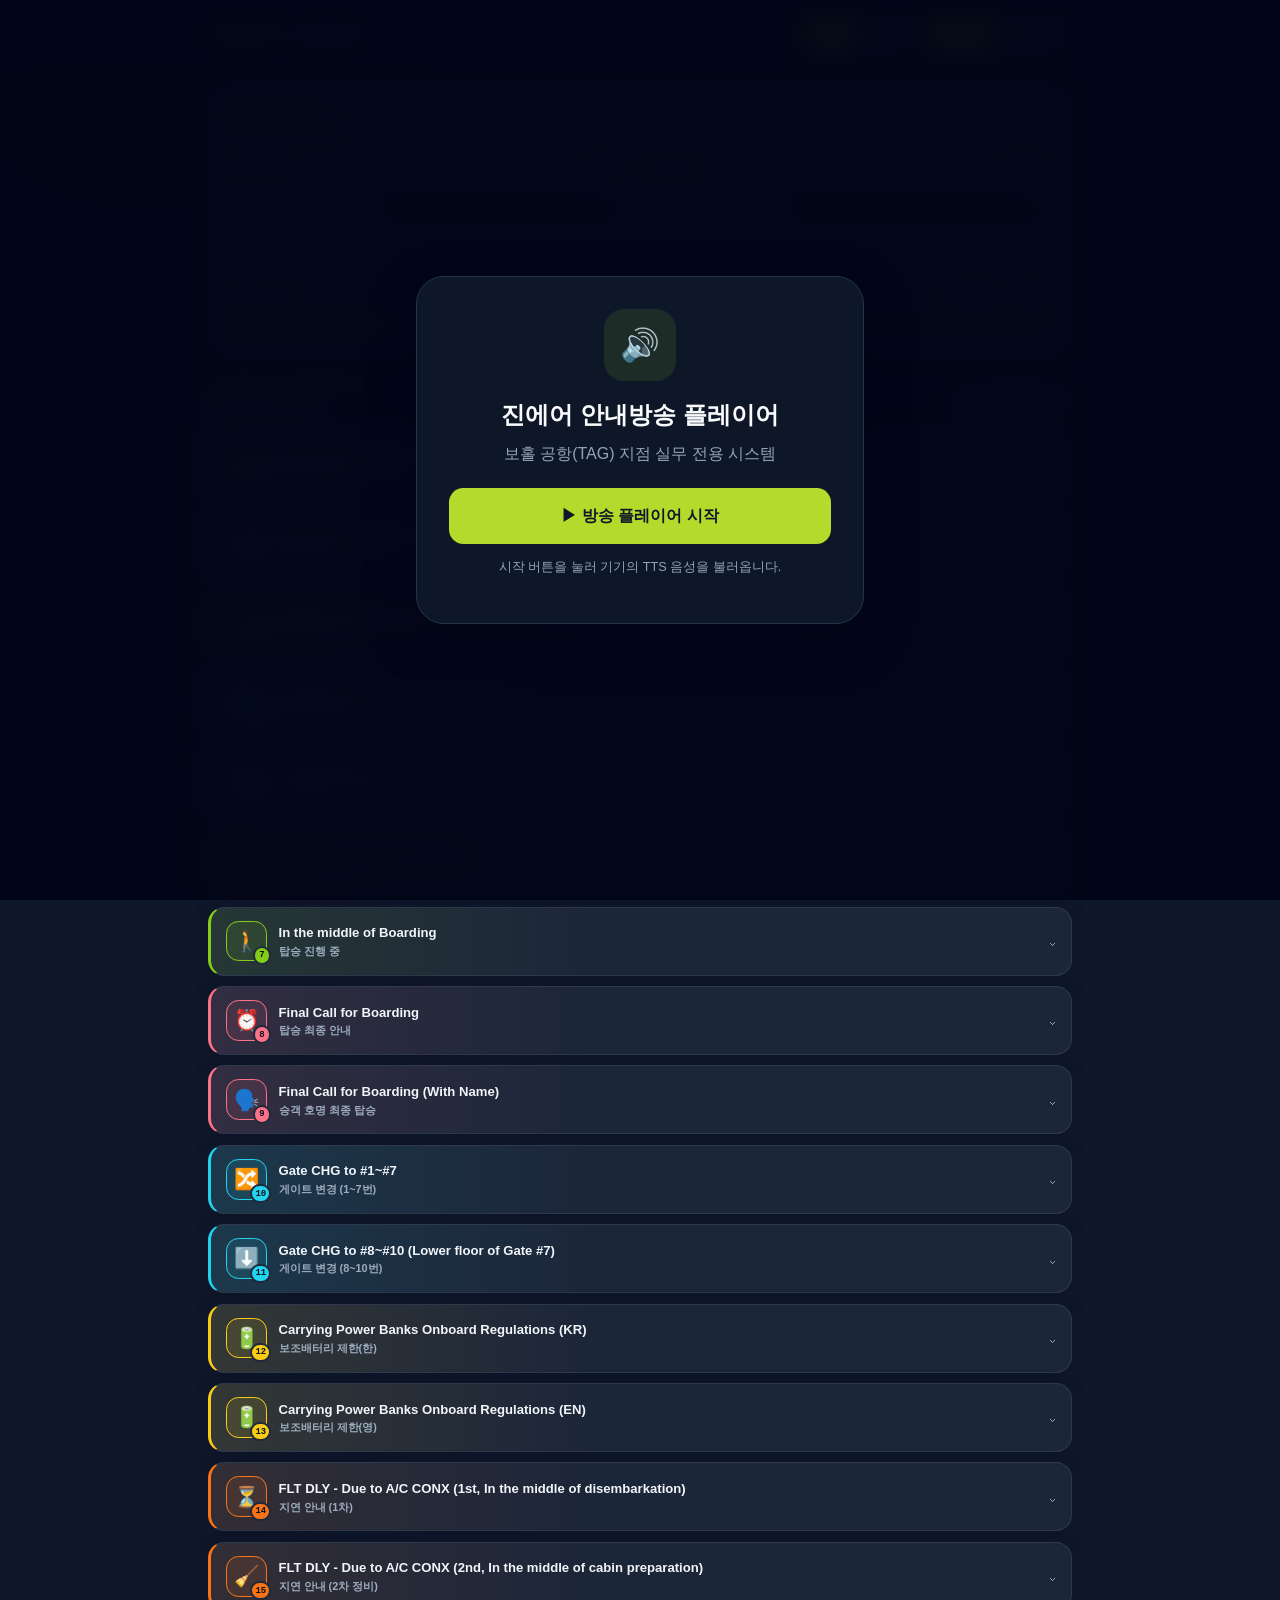
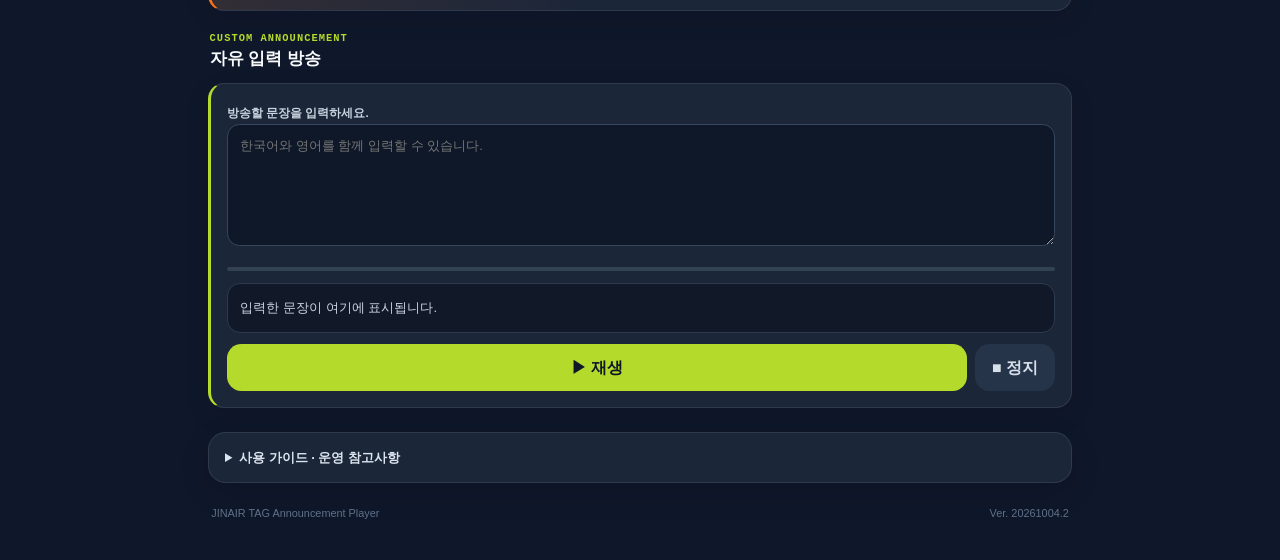
==== index.html @ 71001e93 "Add files via upload" ====
<!DOCTYPE html>
<html lang="ko">
<head>
  <meta charset="UTF-8">
  <meta name="viewport" content="width=device-width, initial-scale=1.0, maximum-scale=1.0, minimum-scale=1.0, user-scalable=no, viewport-fit=cover">
  <meta name="theme-color" content="#0f172a">
  <meta name="apple-mobile-web-app-capable" content="yes">
  <meta name="apple-mobile-web-app-status-bar-style" content="black-translucent">
  <meta name="apple-mobile-web-app-title" content="JINAIR TAG Ann.">
  <title>진에어 보홀 지점 공항 안내방송</title>
  <link rel="icon" href="./icon.png">
  <link rel="apple-touch-icon" href="./icon.png">
  <link rel="manifest" href="./manifest.webmanifest">
  <link rel="stylesheet" href="./styles.css">
  <script defer src="./data/announcements.js"></script>
  <script defer src="./app.js"></script>
</head>
<body>
  <div id="startOverlay" class="start-overlay" role="dialog" aria-modal="true" aria-labelledby="startTitle">
    <div class="start-card">
      <div class="start-icon" aria-hidden="true">🔊</div>
      <h1 id="startTitle">진에어 안내방송 플레이어</h1>
      <p>보홀 공항(TAG) 지점 실무 전용 시스템</p>
      <button id="btnStart" class="button button-primary button-large" type="button">▶ 방송 플레이어 시작</button>
      <button id="btnStartFallback" class="button button-secondary is-hidden" type="button">음성 목록 없이 계속</button>
      <p id="startStatus" class="start-status" aria-live="polite">시작 버튼을 눌러 기기의 TTS 음성을 불러옵니다.</p>
    </div>
  </div>

  <header class="app-header">
    <div class="header-inner">
      <div class="brand-block">
        <strong class="brand">JINAIR</strong>
        <span class="branch" id="branchLabel">TAG Branch</span>
      </div>
      <div class="quick-controls" aria-label="Flight and destination">
        <div id="flightButtons" class="segmented-control" aria-label="Flight number"></div>
        <div id="destinationButtons" class="segmented-control" aria-label="Destination"></div>
      </div>
    </div>
  </header>

  <main class="page-shell">
    <section class="settings-card" aria-labelledby="settingsTitle">
      <div class="section-heading-row">
        <div>
          <p class="eyebrow">TTS SETTINGS</p>
          <h2 id="settingsTitle">음성 엔진 설정</h2>
        </div>
        <span id="voiceStatus" class="status-chip" title="현재 기기에서 감지된 한국어/영어 TTS 음성 개수입니다.">음성 미초기화</span>
      </div>

      <div class="settings-grid">
        <div class="field-block">
          <div class="label-row">
            <label for="selVoiceKo">한국어 음성</label>
            <button id="btnPreviewKo" type="button" class="mini-button">미리듣기</button>
          </div>
          <select id="selVoiceKo" class="control"></select>
          <p class="field-hint">기기에 설치된 한국어 TTS 음성을 사용합니다.</p>
        </div>

        <div class="field-block">
          <div class="label-row">
            <label for="selVoiceEn">영어 음성</label>
            <button id="btnPreviewEn" type="button" class="mini-button">미리듣기</button>
          </div>
          <select id="selVoiceEn" class="control"></select>
          <p class="field-hint">영문 승객명과 영어 전용 방송에 사용합니다.</p>
        </div>
      </div>

      <div class="slider-grid">
        <div class="field-block">
          <div class="label-row">
            <label for="rngSpeed">Speed · 속도</label>
            <div class="inline-actions">
              <span id="lblSpeed" class="value-pill">1.0</span>
              <button id="btnPreviewSpeed" type="button" class="mini-button">미리듣기</button>
              <button id="btnResetSpeed" type="button" class="mini-button">초기화</button>
            </div>
          </div>
          <input type="range" id="rngSpeed" min="0.5" max="2" step="0.1" value="1" class="range-control">
        </div>

        <div class="field-block">
          <div class="label-row">
            <label for="rngPitch">Pitch · 음높이</label>
            <div class="inline-actions">
              <span id="lblPitch" class="value-pill">1.0</span>
              <button id="btnPreviewPitch" type="button" class="mini-button">미리듣기</button>
              <button id="btnResetPitch" type="button" class="mini-button">초기화</button>
            </div>
          </div>
          <input type="range" id="rngPitch" min="0" max="2" step="0.1" value="1" class="range-control">
        </div>
      </div>
    </section>

    <section aria-labelledby="catalogTitle">
      <div class="catalog-heading">
        <div>
          <p class="eyebrow">STANDARD ANNOUNCEMENTS</p>
          <h2 id="catalogTitle">표준 안내방송</h2>
        </div>
        <span id="catalogCount" class="catalog-count">15 announcements</span>
      </div>
      <div id="annCatalog" class="announcement-list"></div>
    </section>

    <section aria-labelledby="customTitle">
      <div class="catalog-heading">
        <div>
          <p class="eyebrow">CUSTOM ANNOUNCEMENT</p>
          <h2 id="customTitle">자유 입력 방송</h2>
        </div>
      </div>
      <div id="customAnnouncement"></div>
    </section>

    <details class="guide-card">
      <summary>사용 가이드 · 운영 참고사항</summary>
      <div class="guide-content">
        <h3>음성 설정</h3>
        <p>한국어와 영어 음성은 휴대폰에 설치된 TTS 음성을 사용합니다. 기기별로 표시되는 음성 이름이 다를 수 있습니다. 음성이 보이지 않으면 휴대폰의 TTS/음성 설정에서 해당 언어 음성을 설치한 뒤 페이지를 다시 시작해 주세요.</p>
        <h3>홈 화면 추가</h3>
        <p>iPhone/iPad에서는 Safari 공유 메뉴의 “홈 화면에 추가”를 사용할 수 있습니다. HTTPS로 배포된 경우 이 앱은 핵심 화면 파일을 캐시해 네트워크가 불안정할 때도 열릴 수 있도록 구성되어 있습니다.</p>
        <h3>이름 번역</h3>
        <p>“영문 이름 한글 번역” 기능만 외부 MyMemory 번역 서비스와 인터넷 연결이 필요합니다. 번역 결과는 입력창에 들어오므로 발음에 맞게 직접 수정한 뒤 재생할 수 있습니다. 나머지 핵심 방송/TTS 기능은 번역 서비스와 독립적으로 동작합니다.</p>
        <h3>진행 표시</h3>
        <p>현재 단어 강조와 진행 막대는 기기의 Web Speech boundary 이벤트 지원 여부에 따라 제한될 수 있습니다. 표시가 움직이지 않더라도 음성 재생 자체는 별도로 계속 동작하도록 설계되어 있습니다.</p>
      </div>
    </details>

    <footer class="app-footer">
      <span>JINAIR TAG Announcement Player</span>
      <span id="versionLabel">Ver. —</span>
    </footer>
  </main>

  <div id="alertModal" class="modal-backdrop is-hidden" role="dialog" aria-modal="true" aria-labelledby="modalTitle">
    <div class="modal-card">
      <h2 id="modalTitle">안내</h2>
      <p id="modalMessage"></p>
      <button id="modalClose" type="button" class="button button-primary">확인</button>
    </div>
  </div>

  <noscript>
    <div class="noscript-warning">이 페이지는 JavaScript가 필요합니다.</div>
  </noscript>
</body>
</html>
---- styles.css ----
:root {
  --lime: #b4db2b;
  --lime-strong: #c5ee36;
  --navy: #0f172a;
  --navy-deep: #07101f;
  --card: #1e293b;
  --card-soft: #162033;
  --surface: #111b2d;
  --line: #334155;
  --line-soft: rgba(148, 163, 184, .16);
  --text: #f8fafc;
  --muted: #94a3b8;
  --muted-2: #64748b;
  --danger: #fecaca;
  --danger-bg: rgba(127, 29, 29, .25);
  --shadow: 0 18px 50px rgba(2, 6, 23, .30);
}

* { box-sizing: border-box; }
html { color-scheme: dark; -webkit-text-size-adjust: 100%; touch-action: pan-x pan-y; }
body {
  margin: 0;
  min-height: 100vh;
  background:
    radial-gradient(circle at 15% -10%, rgba(180, 219, 43, .07), transparent 28rem),
    var(--navy);
  color: var(--text);
  font-family: -apple-system, BlinkMacSystemFont, "Segoe UI", Roboto, Helvetica, Arial, sans-serif;
  line-height: 1.5;
  touch-action: pan-x pan-y;
  padding-bottom: max(2rem, env(safe-area-inset-bottom));
}
button, select, input, textarea { font: inherit; }
button { -webkit-tap-highlight-color: transparent; }
button:focus-visible, select:focus-visible, input:focus-visible, textarea:focus-visible, summary:focus-visible {
  outline: 3px solid rgba(180, 219, 43, .45);
  outline-offset: 2px;
}
.is-hidden { display: none !important; }

.start-overlay {
  position: fixed;
  inset: 0;
  z-index: 100;
  display: grid;
  place-items: center;
  padding: 1.25rem;
  padding-top: max(1.25rem, env(safe-area-inset-top));
  background: rgba(2, 6, 23, .96);
  backdrop-filter: blur(12px);
}
.start-card {
  width: min(100%, 28rem);
  padding: 2rem;
  border: 1px solid #26344a;
  border-radius: 1.75rem;
  background: #0d1728;
  box-shadow: var(--shadow);
  text-align: center;
}
.start-icon {
  display: grid;
  place-items: center;
  width: 4.5rem;
  height: 4.5rem;
  margin: 0 auto 1rem;
  border-radius: 1.25rem;
  background: rgba(180, 219, 43, .10);
  font-size: 2rem;
}
.start-card h1 { margin: 0; font-size: 1.5rem; }
.start-card > p { color: var(--muted); margin: .55rem 0 1.35rem; }
.start-status { min-height: 2.6em; margin: .9rem 0 0 !important; font-size: .79rem; }

.button {
  border: 0;
  border-radius: .9rem;
  padding: .72rem 1rem;
  font-weight: 800;
  cursor: pointer;
  transition: transform .12s ease, filter .12s ease, background .12s ease;
}
.button:active { transform: scale(.98); }
.button:disabled { cursor: not-allowed; opacity: .55; }
.button-primary { background: var(--lime); color: #101827; }
.button-primary:hover { filter: brightness(1.06); }
.button-secondary { background: #26344a; color: var(--text); }
.button-large { width: 100%; padding: 1rem; font-size: 1rem; }
.start-card .button + .button { margin-top: .65rem; width: 100%; }

.app-header {
  position: sticky;
  top: 0;
  z-index: 50;
  background: rgba(10, 18, 32, .93);
  border-bottom: 1px solid rgba(51, 65, 85, .75);
  backdrop-filter: blur(14px);
  padding-top: env(safe-area-inset-top);
}
.header-inner {
  width: min(100% - 1.25rem, 54rem);
  margin: 0 auto;
  min-height: 4.2rem;
  padding: .72rem 0;
  display: flex;
  align-items: center;
  justify-content: space-between;
  gap: .8rem;
  flex-wrap: wrap;
}
.brand-block { display: flex; align-items: center; gap: .55rem; }
.brand { color: var(--lime); font-size: 1.18rem; letter-spacing: .08em; }
.branch {
  padding: .2rem .48rem;
  border-radius: .4rem;
  background: #1e293b;
  color: #cbd5e1;
  font: 700 .68rem ui-monospace, SFMono-Regular, Menlo, monospace;
}
.quick-controls { display: flex; gap: .45rem; flex-wrap: wrap; }
.segmented-control {
  display: inline-flex;
  gap: .15rem;
  padding: .2rem;
  border-radius: .72rem;
  background: #182337;
  border: 1px solid #2d3a4f;
}
.segmented-control button {
  min-height: 2rem;
  border: 0;
  border-radius: .55rem;
  padding: .33rem .62rem;
  background: transparent;
  color: var(--muted);
  font-size: .72rem;
  font-weight: 800;
  cursor: pointer;
}
.segmented-control button.is-active { background: var(--lime); color: #101827; }

.page-shell {
  width: min(100% - 1.25rem, 54rem);
  margin: 0 auto;
  padding: 1rem 0 0;
}
.settings-card, .guide-card {
  border: 1px solid var(--line-soft);
  border-radius: 1.1rem;
  background: rgba(30, 41, 59, .88);
  box-shadow: 0 10px 30px rgba(2, 6, 23, .14);
}
.settings-card { padding: 1rem; margin-bottom: 1.4rem; }
.section-heading-row, .catalog-heading, .label-row {
  display: flex;
  align-items: center;
  justify-content: space-between;
  gap: .8rem;
}
.eyebrow {
  margin: 0 0 .12rem;
  color: var(--lime);
  font: 800 .65rem ui-monospace, SFMono-Regular, Menlo, monospace;
  letter-spacing: .10em;
}
h2 { margin: 0; font-size: 1.05rem; }
.status-chip, .catalog-count, .value-pill {
  display: inline-flex;
  align-items: center;
  min-height: 1.65rem;
  padding: .2rem .52rem;
  border: 1px solid #35445b;
  border-radius: 999px;
  color: #cbd5e1;
  background: #162033;
  font: 700 .66rem ui-monospace, SFMono-Regular, Menlo, monospace;
}
.status-chip.is-ready { color: var(--lime); border-color: rgba(180,219,43,.30); }
.settings-grid, .slider-grid {
  display: grid;
  grid-template-columns: repeat(2, minmax(0, 1fr));
  gap: .9rem;
  margin-top: .9rem;
}
.slider-grid { padding-top: .9rem; border-top: 1px solid var(--line-soft); }
.field-block label { color: #dbe4ef; font-size: .78rem; font-weight: 700; }
.field-hint { margin: .35rem 0 0; color: var(--muted-2); font-size: .69rem; }
.control, .input-control, .textarea-control {
  width: 100%;
  border: 1px solid #36465d;
  border-radius: .78rem;
  background: #0e1828;
  color: var(--text);
  padding: .68rem .75rem;
}
.control { margin-top: .38rem; font-size: .8rem; }
.textarea-control { min-height: 4.8rem; resize: vertical; }
.input-control, .textarea-control { font-size: .82rem; }
.mini-button {
  border: 1px solid #3a4b62;
  border-radius: .55rem;
  padding: .28rem .48rem;
  background: #202d42;
  color: #d9e2ec;
  font-size: .67rem;
  font-weight: 750;
  cursor: pointer;
}
.mini-button:hover { background: #293950; }
.inline-actions { display: flex; align-items: center; gap: .32rem; flex-wrap: wrap; justify-content: flex-end; }
.value-pill { color: var(--lime); min-width: 2.35rem; justify-content: center; }
.range-control { width: 100%; margin-top: .6rem; accent-color: var(--lime); }

.catalog-heading { margin: 1.35rem 0 .72rem; padding: 0 .1rem; }
.catalog-count { color: var(--muted); }
.announcement-list { display: grid; gap: .65rem; }
.ann-card {
  --ann-accent: var(--lime);
  overflow: hidden;
  border: 1px solid var(--line-soft);
  border-left: 3px solid var(--ann-accent);
  border-radius: 1rem;
  background: rgba(30, 41, 59, .90);
  box-shadow: 0 8px 24px rgba(2, 6, 23, .10);
}
.ann-card[data-tone="checkin"] { --ann-accent: #38bdf8; --ann-soft: rgba(56,189,248,.10); --ann-soft-strong: rgba(56,189,248,.16); }
.ann-card[data-tone="baggage"] { --ann-accent: #f59e0b; --ann-soft: rgba(245,158,11,.10); --ann-soft-strong: rgba(245,158,11,.16); }
.ann-card[data-tone="immigration"] { --ann-accent: #60a5fa; --ann-soft: rgba(96,165,250,.10); --ann-soft-strong: rgba(96,165,250,.16); }
.ann-card[data-tone="assistance"] { --ann-accent: #c084fc; --ann-soft: rgba(192,132,252,.10); --ann-soft-strong: rgba(192,132,252,.16); }
.ann-card[data-tone="boarding"] { --ann-accent: #84cc16; --ann-soft: rgba(132,204,22,.10); --ann-soft-strong: rgba(132,204,22,.16); }
.ann-card[data-tone="final"] { --ann-accent: #fb7185; --ann-soft: rgba(251,113,133,.10); --ann-soft-strong: rgba(251,113,133,.16); }
.ann-card[data-tone="gate"] { --ann-accent: #22d3ee; --ann-soft: rgba(34,211,238,.10); --ann-soft-strong: rgba(34,211,238,.16); }
.ann-card[data-tone="safety"] { --ann-accent: #facc15; --ann-soft: rgba(250,204,21,.10); --ann-soft-strong: rgba(250,204,21,.16); }
.ann-card[data-tone="delay"] { --ann-accent: #f97316; --ann-soft: rgba(249,115,22,.10); --ann-soft-strong: rgba(249,115,22,.16); }

.card-header {
  width: 100%;
  border: 0;
  background:
    linear-gradient(90deg, var(--ann-soft, rgba(180,219,43,.08)), transparent 44%);
  color: inherit;
  padding: .82rem .95rem;
  display: grid;
  grid-template-columns: auto minmax(0, 1fr) auto;
  align-items: center;
  gap: .72rem;
  text-align: left;
  cursor: pointer;
}
.card-header:hover { background: linear-gradient(90deg, var(--ann-soft-strong, rgba(180,219,43,.14)), rgba(51, 65, 85, .22)); }
.card-header[aria-expanded="true"] {
  background: linear-gradient(90deg, var(--ann-soft-strong, rgba(180,219,43,.14)), rgba(30, 41, 59, .20));
}
.card-visual {
  position: relative;
  display: grid;
  place-items: center;
  width: 2.55rem;
  height: 2.55rem;
  flex: none;
  border: 1px solid var(--ann-accent);
  border-radius: .78rem;
  background: var(--ann-soft, rgba(180,219,43,.10));
  box-shadow: inset 0 0 0 1px rgba(255,255,255,.015);
}
.card-icon {
  display: block;
  font-size: 1.28rem;
  line-height: 1;
  filter: saturate(.96);
}
.card-number-badge {
  position: absolute;
  right: -.34rem;
  bottom: -.28rem;
  display: grid;
  place-items: center;
  min-width: 1.18rem;
  height: 1.18rem;
  padding: 0 .2rem;
  border: 2px solid #1e293b;
  border-radius: 999px;
  background: var(--ann-accent);
  color: #07101f;
  font: 900 .56rem ui-monospace, SFMono-Regular, Menlo, monospace;
}
.card-title-block { min-width: 0; display: grid; gap: .12rem; }
.card-title { margin: 0; color: #f1f5f9; font-size: .82rem; line-height: 1.35; }
.card-summary { color: #9dacbf; font-size: .68rem; font-weight: 750; line-height: 1.3; }
.card-chevron { color: var(--muted); transition: transform .15s ease; font-size: 1rem; }
.card-header[aria-expanded="true"] .card-chevron { transform: rotate(180deg); }
.card-body { padding: 0 1rem 1rem; border-top: 1px solid var(--line-soft); }
.card-body[hidden] { display: none; }
.input-area { display: grid; grid-template-columns: repeat(2, minmax(0,1fr)); gap: .7rem; padding-top: .9rem; }
.input-group { min-width: 0; }
.input-group.is-wide { grid-column: 1 / -1; }
.input-label-row { display: flex; align-items: center; justify-content: space-between; gap: .5rem; margin-bottom: .32rem; }
.input-label { color: #cbd5e1; font-size: .72rem; font-weight: 750; }
.translate-button { color: var(--lime); }
.repeat-box {
  min-height: 100%;
  display: flex;
  align-items: center;
  justify-content: space-between;
  gap: .6rem;
  padding: .62rem .7rem;
  border: 1px solid #34435a;
  border-radius: .78rem;
  background: #111b2c;
}
.repeat-label { color: #cbd5e1; font-size: .72rem; font-weight: 700; }
.repeat-controls { display: flex; align-items: center; gap: .34rem; }
.repeat-button {
  width: 1.85rem;
  height: 1.85rem;
  border: 1px solid #3b4b61;
  border-radius: .55rem;
  background: #223047;
  color: white;
  font-weight: 900;
  cursor: pointer;
}
.repeat-value { min-width: 1.6rem; text-align: center; color: var(--lime); font: 800 .78rem ui-monospace, SFMono-Regular, Menlo, monospace; }
.progress-wrap { width: 100%; height: 4px; margin: .9rem 0 .75rem; overflow: hidden; border-radius: 999px; background: #334155; }
.progress-fill { width: 0%; height: 100%; background: var(--lime); transition: width .08s linear; }
.script-toolbar { display: flex; justify-content: flex-end; margin-bottom: .4rem; }
.english-button { color: var(--lime); }
.script-text, .english-reference {
  margin: 0;
  border: 1px solid #2d3b50;
  border-radius: .82rem;
  padding: .78rem;
  background: rgba(8, 15, 27, .55);
  color: #cbd5e1;
  font-size: .82rem;
  line-height: 1.72;
  overflow-wrap: anywhere;
}
.english-reference { margin-top: .55rem; background: #101b2d; color: #aebdce; white-space: pre-line; }
.hl-word { background: var(--lime); color: #0b1220; border-radius: .24rem; padding: .04em .14em; font-weight: 850; }
.player-row { display: grid; grid-template-columns: minmax(0,1fr) auto; gap: .5rem; margin-top: .72rem; }
.play-button { padding: .72rem .8rem; }
.stop-button { min-width: 5rem; background: #26344a; color: #d7e0ea; }
.validation-message { margin: .5rem 0 0; color: var(--danger); font-size: .72rem; }

.custom-card { padding: 1rem; }
.custom-card .textarea-control { min-height: 7rem; }
.custom-preview { margin-top: .65rem; }

.guide-card { margin-top: 1.5rem; overflow: hidden; }
.guide-card summary { cursor: pointer; padding: .9rem 1rem; color: #dce5ef; font-weight: 800; font-size: .82rem; }
.guide-content { border-top: 1px solid var(--line-soft); padding: .85rem 1rem 1rem; color: #a8b6c8; font-size: .78rem; }
.guide-content h3 { margin: .85rem 0 .22rem; color: #e2e8f0; font-size: .8rem; }
.guide-content h3:first-child { margin-top: 0; }
.guide-content p { margin: 0; }
.app-footer { display: flex; justify-content: space-between; gap: 1rem; padding: 1.4rem .2rem .4rem; color: #5f7188; font-size: .68rem; }

.modal-backdrop {
  position: fixed;
  inset: 0;
  z-index: 120;
  display: grid;
  place-items: center;
  padding: 1rem;
  background: rgba(2, 6, 23, .78);
  backdrop-filter: blur(6px);
}
.modal-card {
  width: min(100%, 24rem);
  padding: 1rem;
  border: 1px solid #3a4b62;
  border-radius: 1rem;
  background: #152136;
  box-shadow: var(--shadow);
}
.modal-card h2 { margin-bottom: .55rem; }
.modal-card p { margin: 0 0 1rem; color: #c5d0dc; font-size: .84rem; white-space: pre-line; }
.modal-card .button { width: 100%; }
.noscript-warning { margin: 1rem; padding: 1rem; background: #7f1d1d; color: white; border-radius: .8rem; }

@media (max-width: 700px) {
  .settings-grid, .slider-grid { grid-template-columns: 1fr; }
  .header-inner { align-items: flex-start; }
  .quick-controls { width: 100%; }
  .segmented-control { flex: 1; }
  .segmented-control button { flex: 1; }
}

@media (max-width: 520px) {
  .page-shell, .header-inner { width: min(100% - .8rem, 54rem); }
  .settings-card { padding: .82rem; }
  .input-area { grid-template-columns: 1fr; }
  .input-group.is-wide { grid-column: auto; }
  .card-header { padding: .72rem .75rem; gap: .62rem; }
  .card-body { padding: 0 .8rem .8rem; }
  .card-visual { width: 2.4rem; height: 2.4rem; }
  .card-icon { font-size: 1.18rem; }
  .card-title { font-size: .77rem; }
  .app-footer { flex-direction: column; gap: .15rem; }
}

@media (prefers-reduced-motion: reduce) {
  *, *::before, *::after { scroll-behavior: auto !important; transition: none !important; animation: none !important; }
}
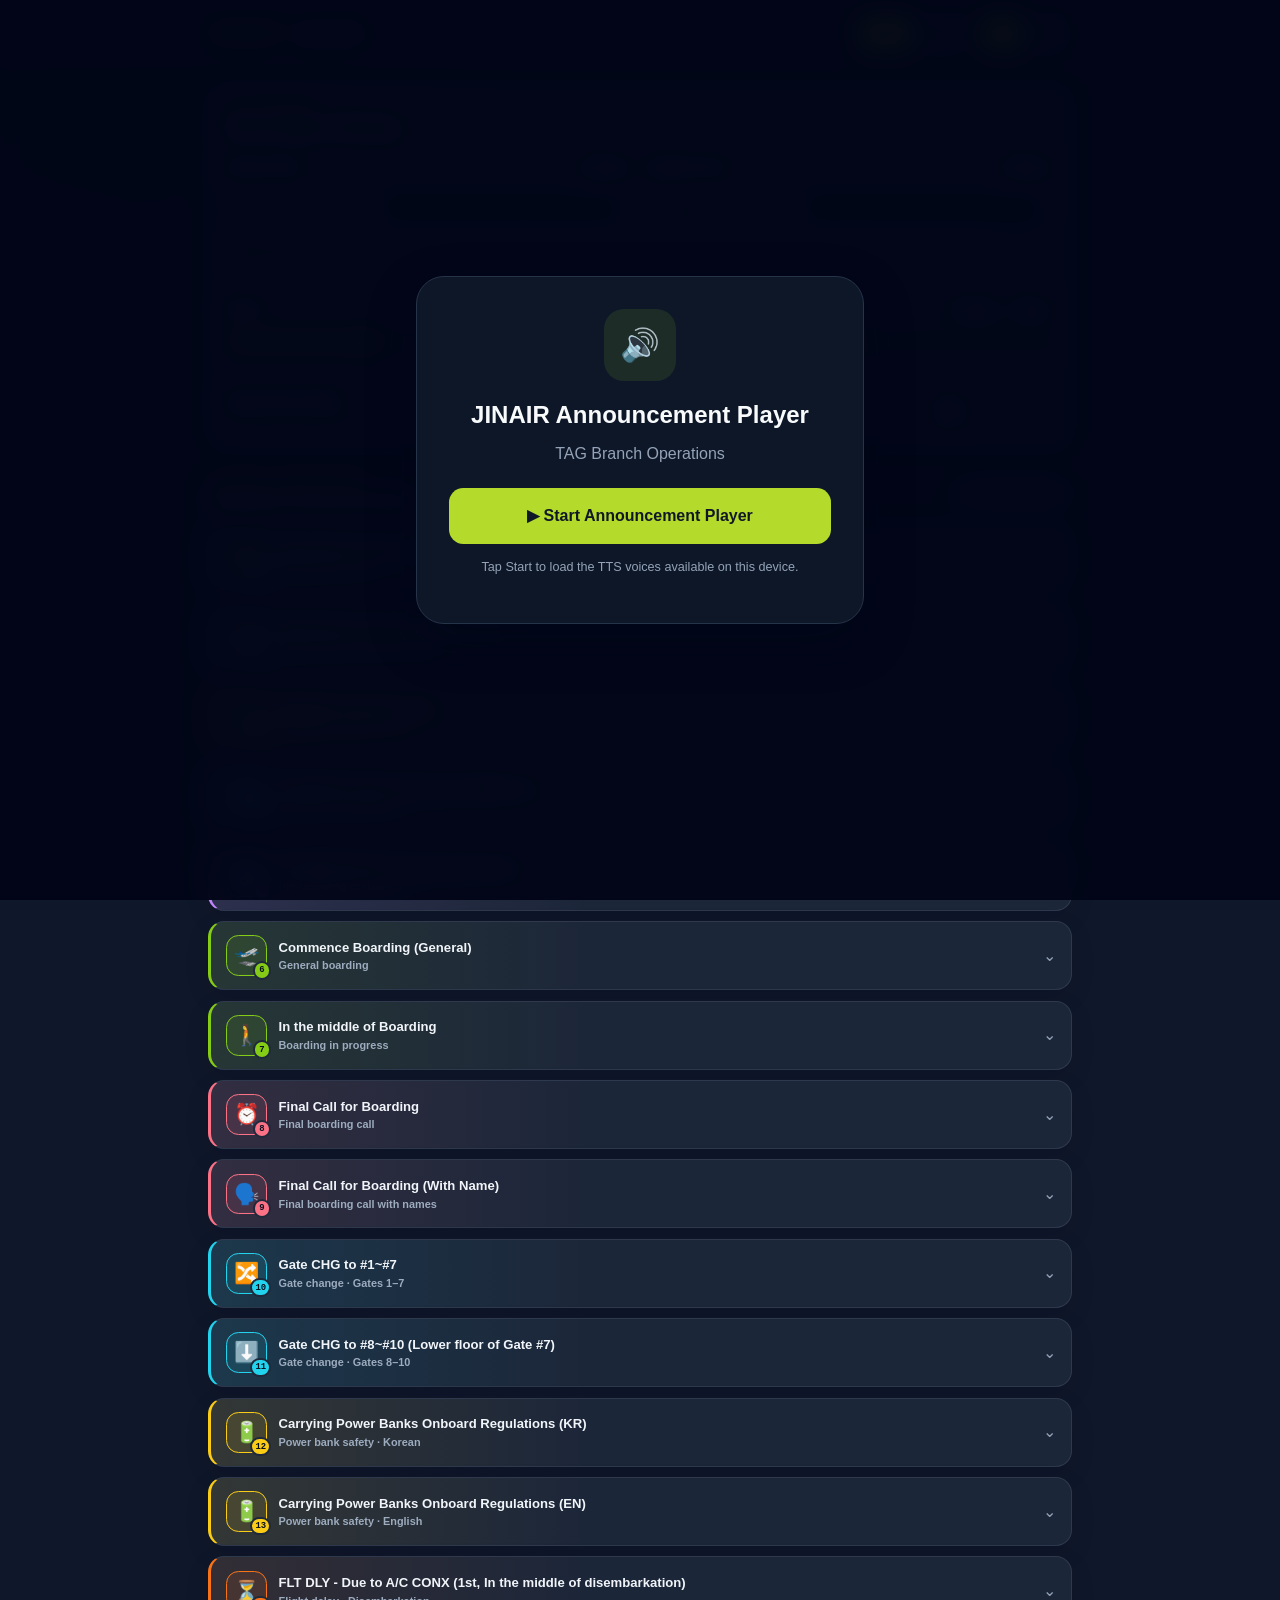
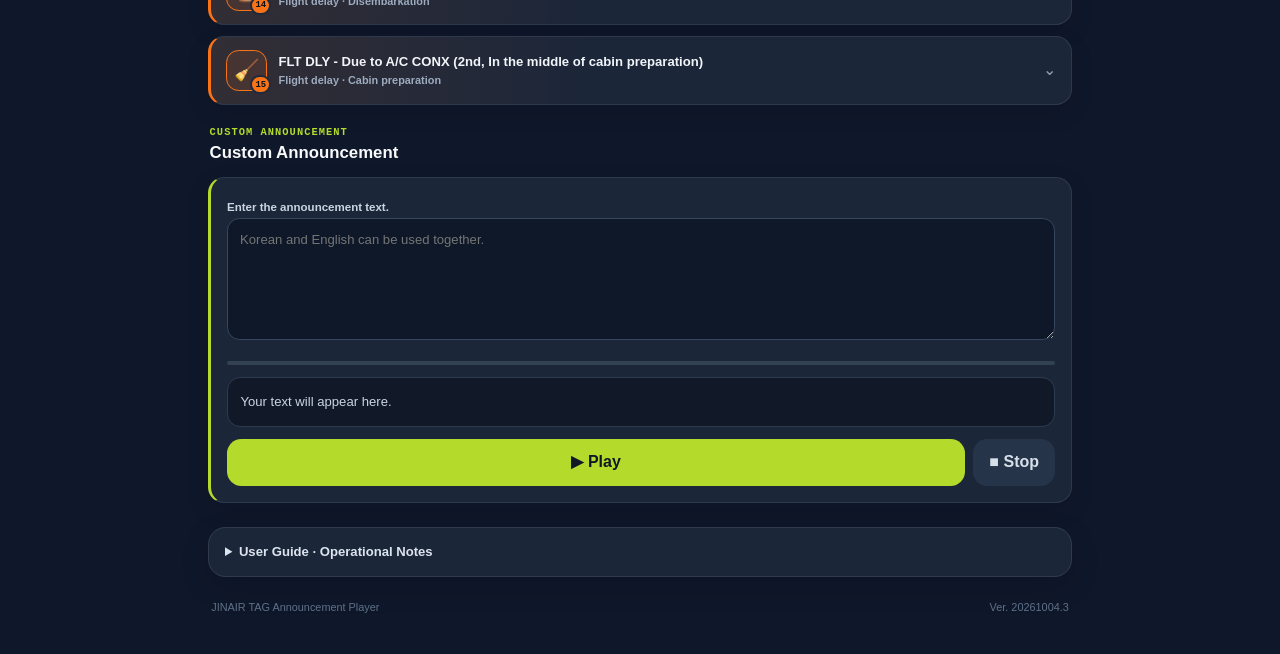
==== commit 4d2da995: "Add files via upload" ====
--- a/index.html
+++ b/index.html
@@ -1,5 +1,5 @@
 <!DOCTYPE html>
-<html lang="ko">
+<html lang="en">
 <head>
   <meta charset="UTF-8">
   <meta name="viewport" content="width=device-width, initial-scale=1.0, maximum-scale=1.0, minimum-scale=1.0, user-scalable=no, viewport-fit=cover">
@@ -7,7 +7,7 @@
   <meta name="apple-mobile-web-app-capable" content="yes">
   <meta name="apple-mobile-web-app-status-bar-style" content="black-translucent">
   <meta name="apple-mobile-web-app-title" content="JINAIR TAG Ann.">
-  <title>진에어 보홀 지점 공항 안내방송</title>
+  <title>JINAIR TAG Airport Announcement Player</title>
   <link rel="icon" href="./icon.png">
   <link rel="apple-touch-icon" href="./icon.png">
   <link rel="manifest" href="./manifest.webmanifest">
@@ -19,11 +19,11 @@
   <div id="startOverlay" class="start-overlay" role="dialog" aria-modal="true" aria-labelledby="startTitle">
     <div class="start-card">
       <div class="start-icon" aria-hidden="true">🔊</div>
-      <h1 id="startTitle">진에어 안내방송 플레이어</h1>
-      <p>보홀 공항(TAG) 지점 실무 전용 시스템</p>
-      <button id="btnStart" class="button button-primary button-large" type="button">▶ 방송 플레이어 시작</button>
-      <button id="btnStartFallback" class="button button-secondary is-hidden" type="button">음성 목록 없이 계속</button>
-      <p id="startStatus" class="start-status" aria-live="polite">시작 버튼을 눌러 기기의 TTS 음성을 불러옵니다.</p>
+      <h1 id="startTitle">JINAIR Announcement Player</h1>
+      <p>TAG Branch Operations</p>
+      <button id="btnStart" class="button button-primary button-large" type="button">▶ Start Announcement Player</button>
+      <button id="btnStartFallback" class="button button-secondary is-hidden" type="button">Continue Without Voice List</button>
+      <p id="startStatus" class="start-status" aria-live="polite">Tap Start to load the TTS voices available on this device.</p>
     </div>
   </div>
 
@@ -45,39 +45,38 @@
       <div class="section-heading-row">
         <div>
           <p class="eyebrow">TTS SETTINGS</p>
-          <h2 id="settingsTitle">음성 엔진 설정</h2>
+          <h2 id="settingsTitle">Voice Engine Settings</h2>
         </div>
-        <span id="voiceStatus" class="status-chip" title="현재 기기에서 감지된 한국어/영어 TTS 음성 개수입니다.">음성 미초기화</span>
       </div>
 
       <div class="settings-grid">
         <div class="field-block">
           <div class="label-row">
-            <label for="selVoiceKo">한국어 음성</label>
-            <button id="btnPreviewKo" type="button" class="mini-button">미리듣기</button>
+            <label for="selVoiceKo">Korean Voice</label>
+            <button id="btnPreviewKo" type="button" class="mini-button">Preview</button>
           </div>
           <select id="selVoiceKo" class="control"></select>
-          <p class="field-hint">기기에 설치된 한국어 TTS 음성을 사용합니다.</p>
+          <p class="field-hint">Uses Korean TTS voices exposed by this browser. iPhone Safari may provide only a limited set.</p>
         </div>
 
         <div class="field-block">
           <div class="label-row">
-            <label for="selVoiceEn">영어 음성</label>
-            <button id="btnPreviewEn" type="button" class="mini-button">미리듣기</button>
+            <label for="selVoiceEn">English Voice</label>
+            <button id="btnPreviewEn" type="button" class="mini-button">Preview</button>
           </div>
           <select id="selVoiceEn" class="control"></select>
-          <p class="field-hint">영문 승객명과 영어 전용 방송에 사용합니다.</p>
+          <p class="field-hint">Used for English passenger names and English-only announcements.</p>
         </div>
       </div>
 
       <div class="slider-grid">
         <div class="field-block">
           <div class="label-row">
-            <label for="rngSpeed">Speed · 속도</label>
+            <label for="rngSpeed">Speed</label>
             <div class="inline-actions">
               <span id="lblSpeed" class="value-pill">1.0</span>
-              <button id="btnPreviewSpeed" type="button" class="mini-button">미리듣기</button>
-              <button id="btnResetSpeed" type="button" class="mini-button">초기화</button>
+              <button id="btnPreviewSpeed" type="button" class="mini-button">Preview</button>
+              <button id="btnResetSpeed" type="button" class="mini-button">Reset</button>
             </div>
           </div>
           <input type="range" id="rngSpeed" min="0.5" max="2" step="0.1" value="1" class="range-control">
@@ -85,15 +84,27 @@
 
         <div class="field-block">
           <div class="label-row">
-            <label for="rngPitch">Pitch · 음높이</label>
+            <label for="rngPitch">Pitch</label>
             <div class="inline-actions">
               <span id="lblPitch" class="value-pill">1.0</span>
-              <button id="btnPreviewPitch" type="button" class="mini-button">미리듣기</button>
-              <button id="btnResetPitch" type="button" class="mini-button">초기화</button>
+              <button id="btnPreviewPitch" type="button" class="mini-button">Preview</button>
+              <button id="btnResetPitch" type="button" class="mini-button">Reset</button>
             </div>
           </div>
           <input type="range" id="rngPitch" min="0" max="2" step="0.1" value="1" class="range-control">
         </div>
+      </div>
+
+      <div class="utility-setting" id="wakeLockSetting">
+        <div class="utility-setting-copy">
+          <label for="chkKeepAwake" class="utility-setting-title">Keep Screen Awake</label>
+          <p id="wakeLockHint" class="field-hint">Prevents the phone from dimming or locking while this page is visible.</p>
+        </div>
+        <label class="switch-control" for="chkKeepAwake">
+          <input id="chkKeepAwake" type="checkbox">
+          <span class="switch-track" aria-hidden="true"><span class="switch-thumb"></span></span>
+          <span id="wakeLockStatus" class="switch-status">Off</span>
+        </label>
       </div>
     </section>
 
@@ -101,7 +112,7 @@
       <div class="catalog-heading">
         <div>
           <p class="eyebrow">STANDARD ANNOUNCEMENTS</p>
-          <h2 id="catalogTitle">표준 안내방송</h2>
+          <h2 id="catalogTitle">Standard Announcements</h2>
         </div>
         <span id="catalogCount" class="catalog-count">15 announcements</span>
       </div>
@@ -112,23 +123,25 @@
       <div class="catalog-heading">
         <div>
           <p class="eyebrow">CUSTOM ANNOUNCEMENT</p>
-          <h2 id="customTitle">자유 입력 방송</h2>
+          <h2 id="customTitle">Custom Announcement</h2>
         </div>
       </div>
       <div id="customAnnouncement"></div>
     </section>
 
     <details class="guide-card">
-      <summary>사용 가이드 · 운영 참고사항</summary>
+      <summary>User Guide · Operational Notes</summary>
       <div class="guide-content">
-        <h3>음성 설정</h3>
-        <p>한국어와 영어 음성은 휴대폰에 설치된 TTS 음성을 사용합니다. 기기별로 표시되는 음성 이름이 다를 수 있습니다. 음성이 보이지 않으면 휴대폰의 TTS/음성 설정에서 해당 언어 음성을 설치한 뒤 페이지를 다시 시작해 주세요.</p>
-        <h3>홈 화면 추가</h3>
-        <p>iPhone/iPad에서는 Safari 공유 메뉴의 “홈 화면에 추가”를 사용할 수 있습니다. HTTPS로 배포된 경우 이 앱은 핵심 화면 파일을 캐시해 네트워크가 불안정할 때도 열릴 수 있도록 구성되어 있습니다.</p>
-        <h3>이름 번역</h3>
-        <p>“영문 이름 한글 번역” 기능만 외부 MyMemory 번역 서비스와 인터넷 연결이 필요합니다. 번역 결과는 입력창에 들어오므로 발음에 맞게 직접 수정한 뒤 재생할 수 있습니다. 나머지 핵심 방송/TTS 기능은 번역 서비스와 독립적으로 동작합니다.</p>
-        <h3>진행 표시</h3>
-        <p>현재 단어 강조와 진행 막대는 기기의 Web Speech boundary 이벤트 지원 여부에 따라 제한될 수 있습니다. 표시가 움직이지 않더라도 음성 재생 자체는 별도로 계속 동작하도록 설계되어 있습니다.</p>
+        <h3>Voice Settings</h3>
+        <p>Korean and English voices come from the voices exposed by your phone's browser. Available names vary by device and OS. On iPhone, Safari may expose only a limited subset of system voices to websites.</p>
+        <h3>Keep Screen Awake</h3>
+        <p>Enable “Keep Screen Awake” to prevent the display from dimming or locking while this page remains visible. This requires a supported browser and a secure HTTPS connection. The browser or operating system may temporarily release the lock, for example when the page is hidden or under certain power conditions.</p>
+        <h3>Add to Home Screen</h3>
+        <p>On iPhone/iPad, use Safari's Share menu and choose “Add to Home Screen.” When deployed over HTTPS, the app caches its core files so it can still open when the network is unreliable.</p>
+        <h3>Name Translation</h3>
+        <p>Only the “Convert Name to Korean” feature requires internet access and the external MyMemory translation service. The translated result is placed back into the input field so you can adjust the pronunciation before playback. Core announcement and TTS functions remain independent from the translation service.</p>
+        <h3>Progress Display</h3>
+        <p>Word highlighting and the progress bar depend on the device's Web Speech boundary-event support. Speech playback continues independently even when progress events are unavailable.</p>
       </div>
     </details>
 
@@ -140,14 +153,14 @@
 
   <div id="alertModal" class="modal-backdrop is-hidden" role="dialog" aria-modal="true" aria-labelledby="modalTitle">
     <div class="modal-card">
-      <h2 id="modalTitle">안내</h2>
+      <h2 id="modalTitle">Notice</h2>
       <p id="modalMessage"></p>
-      <button id="modalClose" type="button" class="button button-primary">확인</button>
+      <button id="modalClose" type="button" class="button button-primary">OK</button>
     </div>
   </div>
 
   <noscript>
-    <div class="noscript-warning">이 페이지는 JavaScript가 필요합니다.</div>
+    <div class="noscript-warning">JavaScript is required to use this page.</div>
   </noscript>
 </body>
 </html>
--- a/styles.css
+++ b/styles.css
@@ -211,6 +211,45 @@
 .value-pill { color: var(--lime); min-width: 2.35rem; justify-content: center; }
 .range-control { width: 100%; margin-top: .6rem; accent-color: var(--lime); }
 
+.utility-setting {
+  margin-top: .95rem;
+  padding-top: .95rem;
+  border-top: 1px solid var(--line-soft);
+  display: flex;
+  align-items: center;
+  justify-content: space-between;
+  gap: 1rem;
+}
+.utility-setting-copy { min-width: 0; }
+.utility-setting-title { color: #dbe4ef; font-size: .78rem; font-weight: 800; cursor: pointer; }
+.switch-control { display: inline-flex; align-items: center; gap: .48rem; flex: none; cursor: pointer; }
+.switch-control input { position: absolute; opacity: 0; width: 1px; height: 1px; pointer-events: none; }
+.switch-track {
+  position: relative;
+  width: 2.65rem;
+  height: 1.45rem;
+  border: 1px solid #46566d;
+  border-radius: 999px;
+  background: #172235;
+  transition: background .15s ease, border-color .15s ease;
+}
+.switch-thumb {
+  position: absolute;
+  top: .16rem;
+  left: .16rem;
+  width: 1.03rem;
+  height: 1.03rem;
+  border-radius: 50%;
+  background: #94a3b8;
+  transition: transform .15s ease, background .15s ease;
+}
+.switch-control input:checked + .switch-track { background: rgba(180,219,43,.20); border-color: rgba(180,219,43,.62); }
+.switch-control input:checked + .switch-track .switch-thumb { transform: translateX(1.18rem); background: var(--lime); }
+.switch-control input:focus-visible + .switch-track { outline: 3px solid rgba(180, 219, 43, .45); outline-offset: 2px; }
+.switch-control input:disabled + .switch-track { opacity: .42; }
+.switch-control:has(input:disabled) { cursor: not-allowed; }
+.switch-status { min-width: 4.2rem; color: var(--muted); font: 750 .68rem ui-monospace, SFMono-Regular, Menlo, monospace; }
+
 .catalog-heading { margin: 1.35rem 0 .72rem; padding: 0 .1rem; }
 .catalog-count { color: var(--muted); }
 .announcement-list { display: grid; gap: .65rem; }
@@ -389,6 +428,7 @@
 @media (max-width: 520px) {
   .page-shell, .header-inner { width: min(100% - .8rem, 54rem); }
   .settings-card { padding: .82rem; }
+  .utility-setting { align-items: flex-start; }
   .input-area { grid-template-columns: 1fr; }
   .input-group.is-wide { grid-column: auto; }
   .card-header { padding: .72rem .75rem; gap: .62rem; }
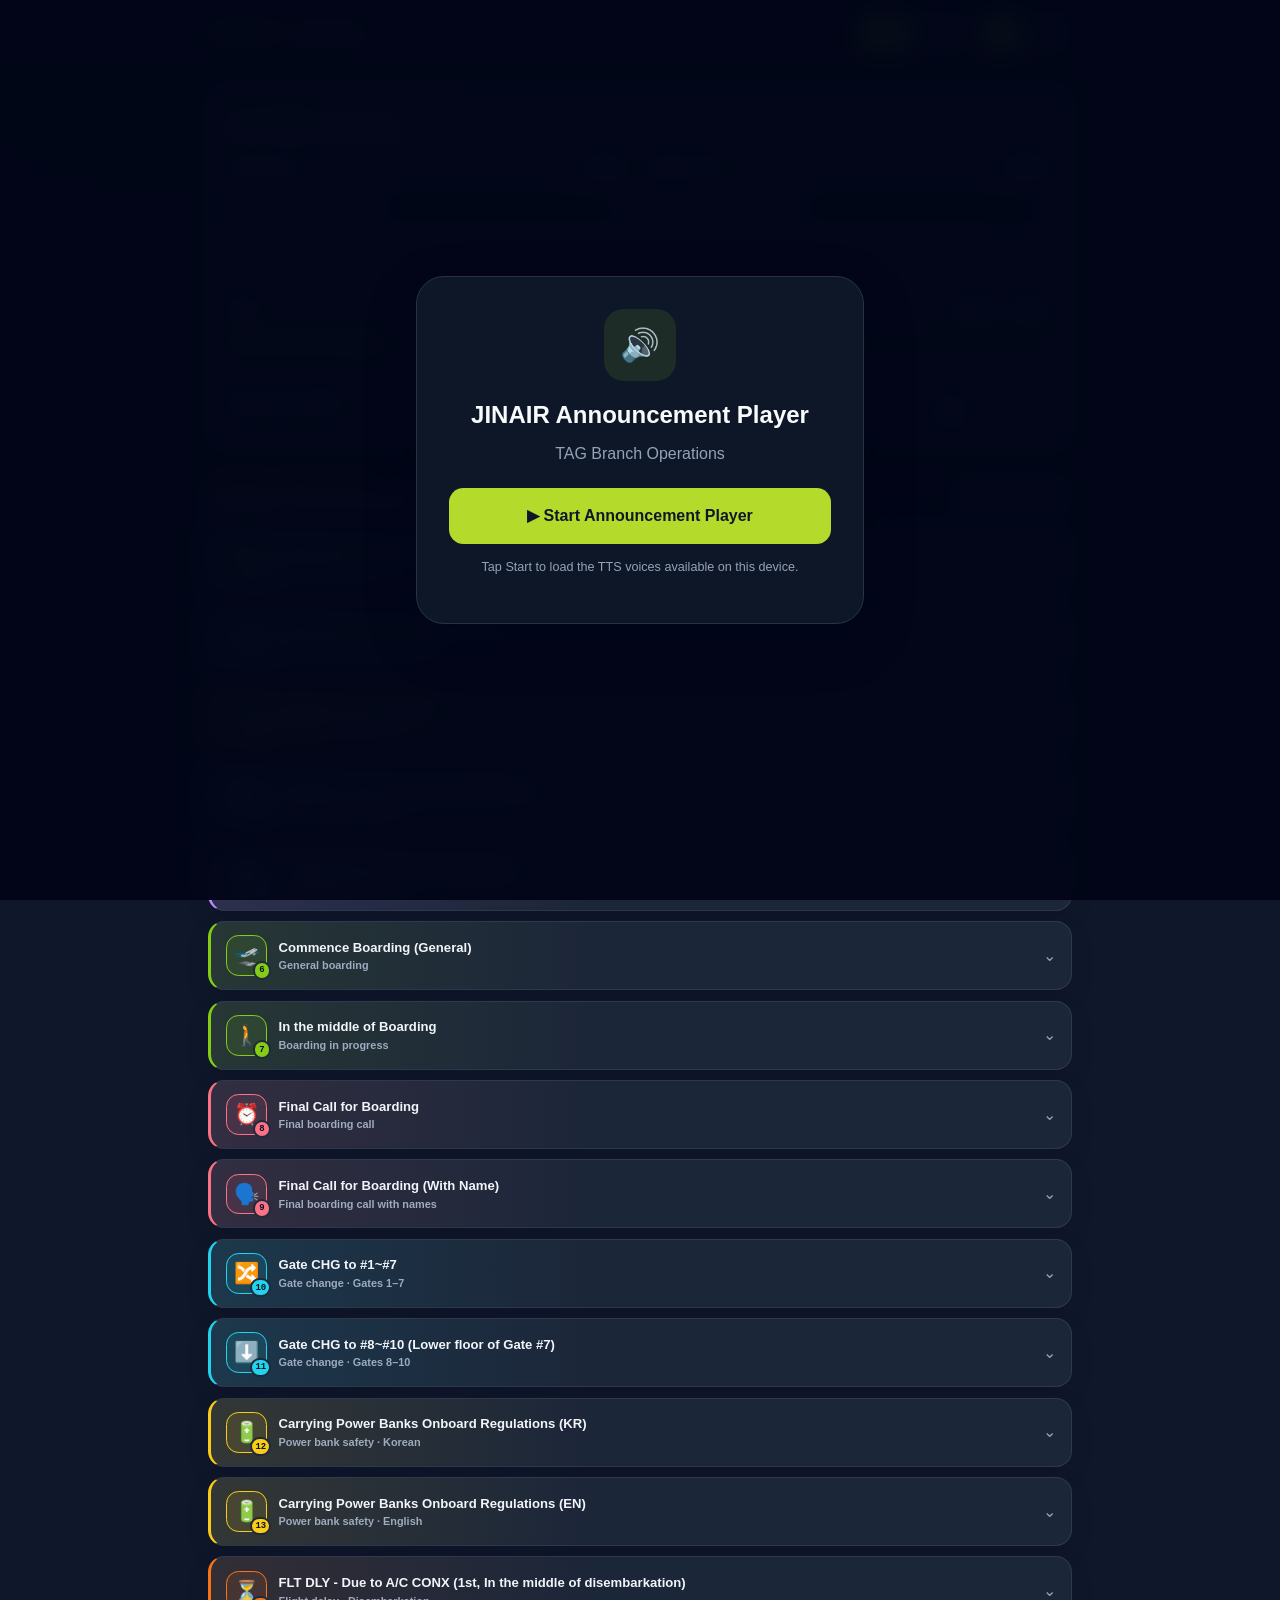
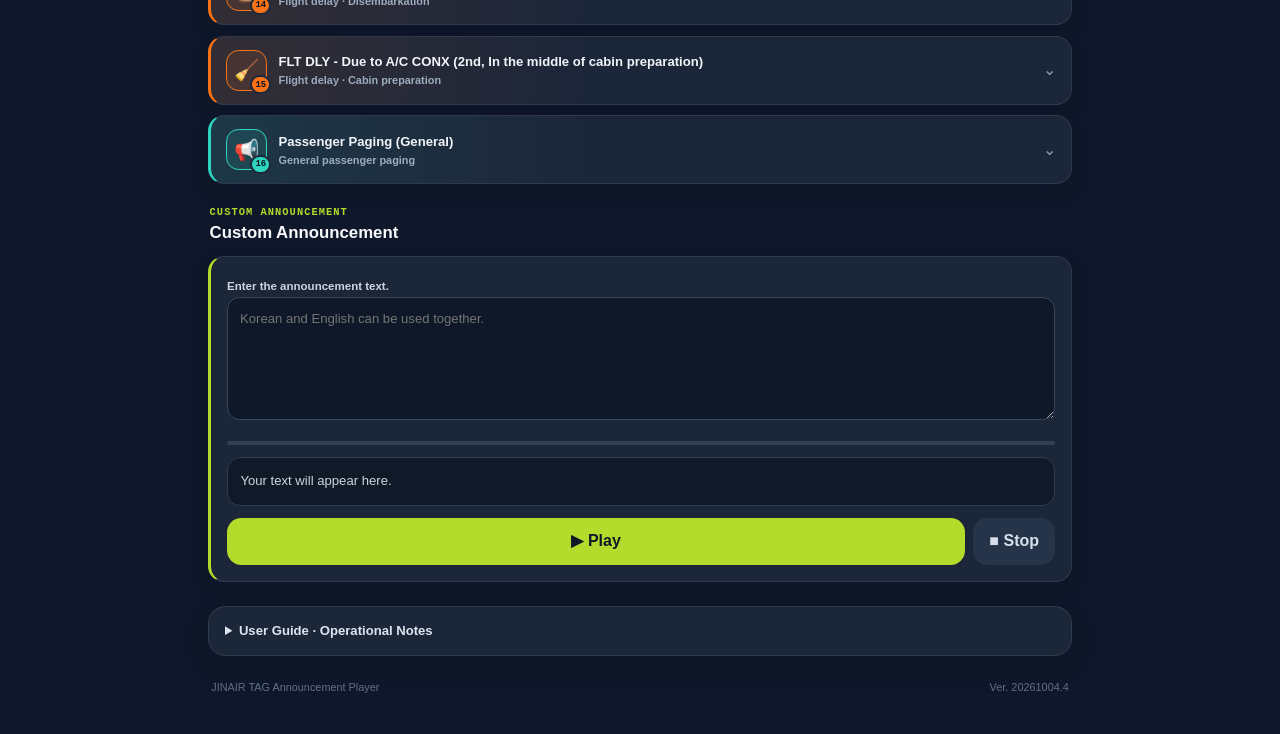
==== commit ad9415b4: "Add files via upload" ====
--- a/index.html
+++ b/index.html
@@ -114,7 +114,7 @@
           <p class="eyebrow">STANDARD ANNOUNCEMENTS</p>
           <h2 id="catalogTitle">Standard Announcements</h2>
         </div>
-        <span id="catalogCount" class="catalog-count">15 announcements</span>
+        <span id="catalogCount" class="catalog-count">16 announcements</span>
       </div>
       <div id="annCatalog" class="announcement-list"></div>
     </section>
--- a/styles.css
+++ b/styles.css
@@ -442,3 +442,33 @@
 @media (prefers-reduced-motion: reduce) {
   *, *::before, *::after { scroll-behavior: auto !important; transition: none !important; animation: none !important; }
 }
+
+/* Announcement-specific segmented choices (e.g. destination/location). */
+.choice-control {
+  display: flex;
+  width: 100%;
+  gap: .22rem;
+  padding: .22rem;
+  border: 1px solid #34435a;
+  border-radius: .78rem;
+  background: #111b2c;
+}
+.choice-control button {
+  flex: 1 1 0;
+  min-height: 2.25rem;
+  border: 0;
+  border-radius: .58rem;
+  padding: .4rem .45rem;
+  background: transparent;
+  color: #aebdce;
+  font-size: .7rem;
+  font-weight: 850;
+  line-height: 1.15;
+  cursor: pointer;
+}
+.choice-control button.is-active {
+  background: var(--lime);
+  color: #101827;
+}
+
+.ann-card[data-tone="paging"] { --ann-accent: #2dd4bf; --ann-soft: rgba(45,212,191,.10); --ann-soft-strong: rgba(45,212,191,.16); }
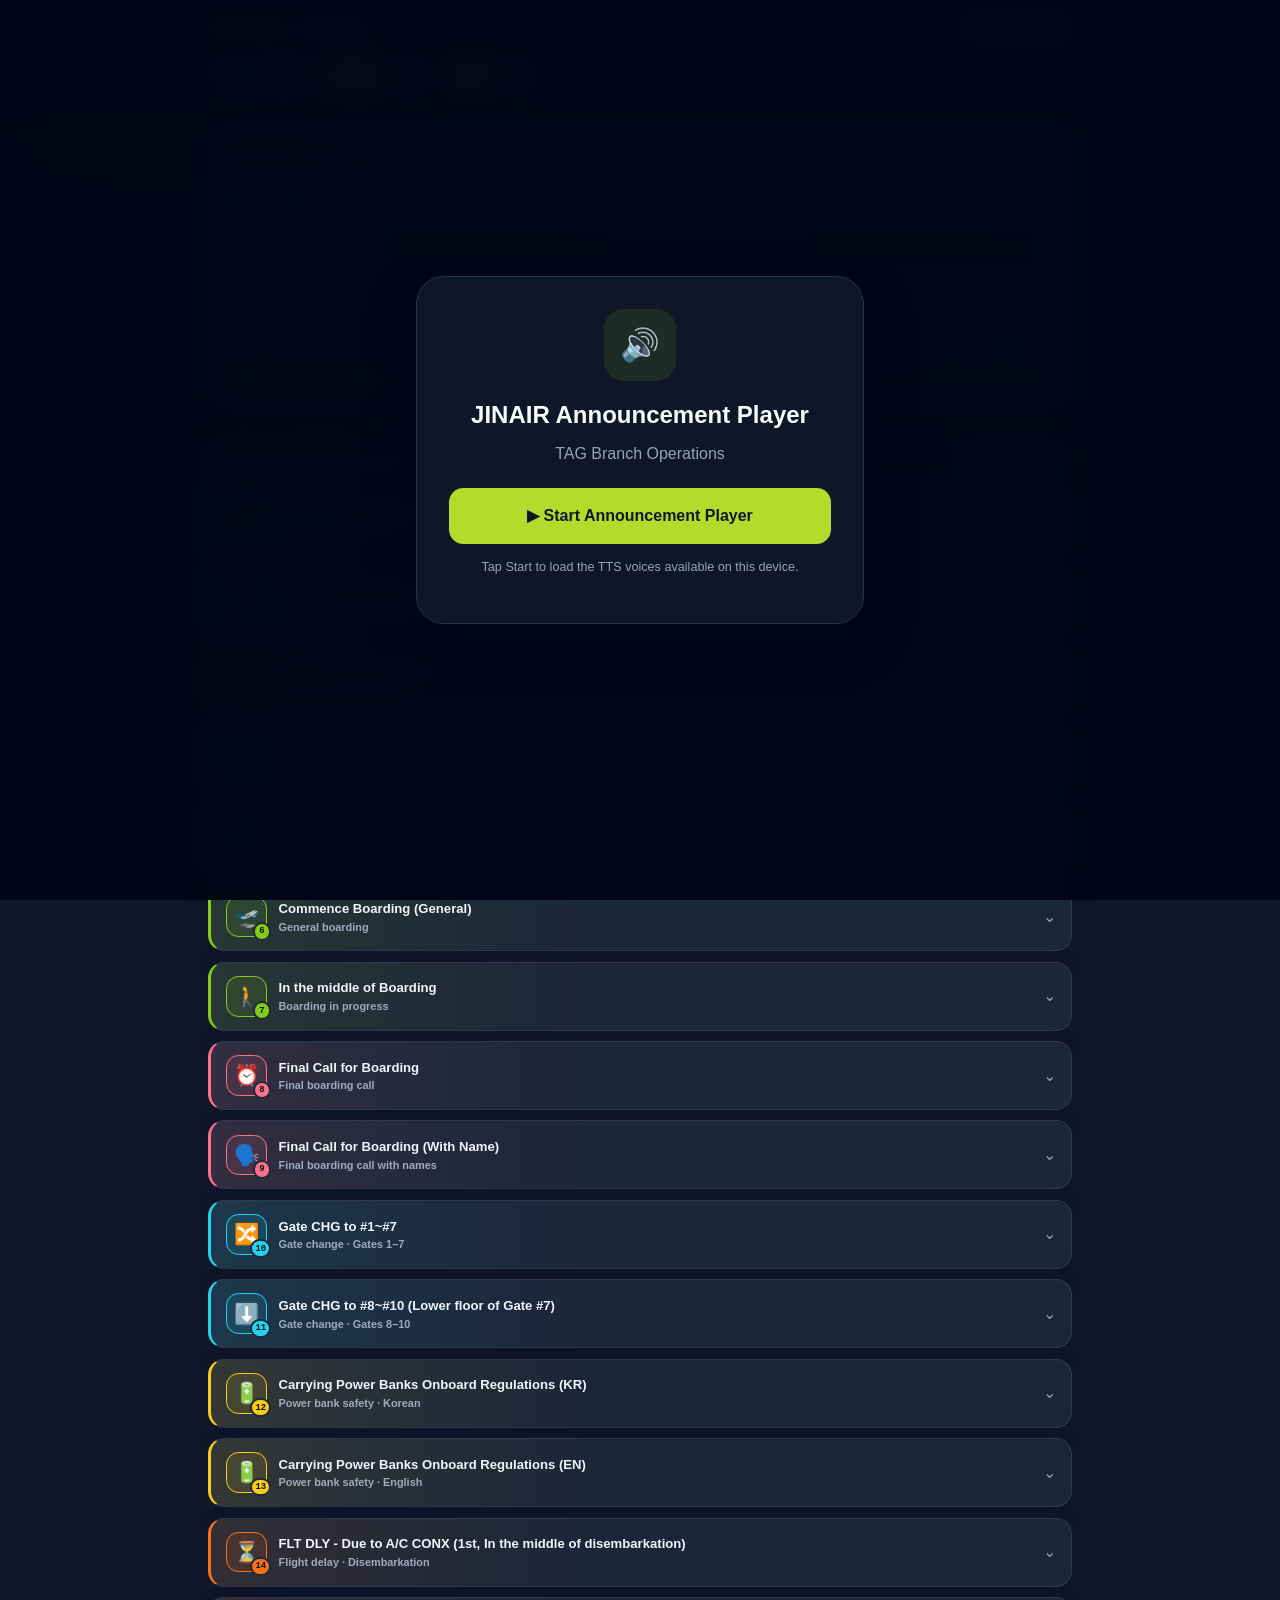
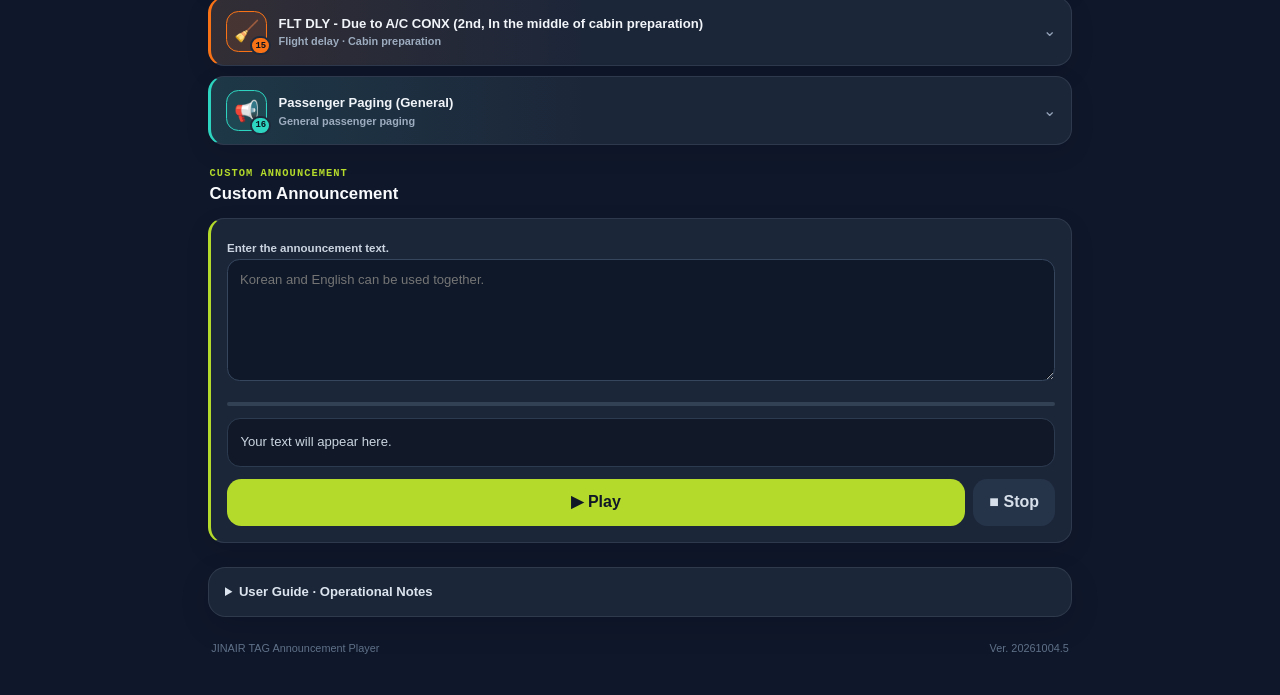
==== commit 1c525baa: "Add files via upload" ====
--- a/index.html
+++ b/index.html
@@ -29,13 +29,26 @@
 
   <header class="app-header">
     <div class="header-inner">
-      <div class="brand-block">
-        <strong class="brand">JINAIR</strong>
-        <span class="branch" id="branchLabel">TAG Branch</span>
+      <div class="header-top-row">
+        <div class="brand-block">
+          <strong class="brand">JIN AIR</strong>
+          <span class="branch" id="branchLabel">TAG Branch</span>
+        </div>
+        <label class="header-toggle keep-awake-toggle" for="chkKeepAwake">
+          <span class="header-toggle-label">Keep Awake</span>
+          <input id="chkKeepAwake" type="checkbox">
+          <span class="compact-switch-track" aria-hidden="true"><span class="compact-switch-thumb"></span></span>
+          <span id="wakeLockStatus" class="sr-only" aria-live="polite">Off</span>
+        </label>
       </div>
-      <div class="quick-controls" aria-label="Flight and destination">
-        <div id="flightButtons" class="segmented-control" aria-label="Flight number"></div>
-        <div id="destinationButtons" class="segmented-control" aria-label="Destination"></div>
+      <div class="quick-controls" aria-label="Flight, codeshare and destination">
+        <label class="header-toggle codeshare-toggle" for="chkCodeshare">
+          <span class="header-toggle-label">Codeshare</span>
+          <input id="chkCodeshare" type="checkbox">
+          <span class="compact-switch-track" aria-hidden="true"><span class="compact-switch-thumb"></span></span>
+        </label>
+        <div id="flightButtons" class="segmented-control flight-control" aria-label="Flight number"></div>
+        <div id="destinationButtons" class="segmented-control destination-control" aria-label="Destination"></div>
       </div>
     </div>
   </header>
@@ -95,17 +108,7 @@
         </div>
       </div>
 
-      <div class="utility-setting" id="wakeLockSetting">
-        <div class="utility-setting-copy">
-          <label for="chkKeepAwake" class="utility-setting-title">Keep Screen Awake</label>
-          <p id="wakeLockHint" class="field-hint">Prevents the phone from dimming or locking while this page is visible.</p>
-        </div>
-        <label class="switch-control" for="chkKeepAwake">
-          <input id="chkKeepAwake" type="checkbox">
-          <span class="switch-track" aria-hidden="true"><span class="switch-thumb"></span></span>
-          <span id="wakeLockStatus" class="switch-status">Off</span>
-        </label>
-      </div>
+
     </section>
 
     <section aria-labelledby="catalogTitle">
--- a/styles.css
+++ b/styles.css
@@ -101,14 +101,17 @@
   width: min(100% - 1.25rem, 54rem);
   margin: 0 auto;
   min-height: 4.2rem;
-  padding: .72rem 0;
+  padding: .58rem 0 .66rem;
+  display: grid;
+  gap: .5rem;
+}
+.header-top-row {
   display: flex;
   align-items: center;
   justify-content: space-between;
-  gap: .8rem;
-  flex-wrap: wrap;
-}
-.brand-block { display: flex; align-items: center; gap: .55rem; }
+  gap: .7rem;
+}
+.brand-block { display: flex; align-items: center; gap: .55rem; min-width: 0; }
 .brand { color: var(--lime); font-size: 1.18rem; letter-spacing: .08em; }
 .branch {
   padding: .2rem .48rem;
@@ -117,7 +120,7 @@
   color: #cbd5e1;
   font: 700 .68rem ui-monospace, SFMono-Regular, Menlo, monospace;
 }
-.quick-controls { display: flex; gap: .45rem; flex-wrap: wrap; }
+.quick-controls { display: flex; align-items: stretch; gap: .45rem; flex-wrap: wrap; }
 .segmented-control {
   display: inline-flex;
   gap: .15rem;
@@ -138,6 +141,75 @@
   cursor: pointer;
 }
 .segmented-control button.is-active { background: var(--lime); color: #101827; }
+.header-toggle {
+  display: inline-flex;
+  align-items: center;
+  gap: .38rem;
+  min-height: 2.35rem;
+  padding: .28rem .48rem;
+  border: 1px solid #2d3a4f;
+  border-radius: .72rem;
+  background: #182337;
+  color: #cbd5e1;
+  font-size: .66rem;
+  font-weight: 800;
+  white-space: nowrap;
+  cursor: pointer;
+  user-select: none;
+}
+.header-toggle input { position: absolute; opacity: 0; pointer-events: none; }
+.header-toggle:has(input:focus-visible) { outline: 2px solid var(--lime); outline-offset: 2px; }
+.header-toggle:has(input:disabled) { opacity: .48; cursor: not-allowed; }
+.compact-switch-track {
+  position: relative;
+  width: 1.9rem;
+  height: 1.08rem;
+  flex: 0 0 auto;
+  border-radius: 999px;
+  background: #42516a;
+  transition: background .15s ease;
+}
+.compact-switch-thumb {
+  position: absolute;
+  top: .14rem;
+  left: .14rem;
+  width: .8rem;
+  height: .8rem;
+  border-radius: 50%;
+  background: #f8fafc;
+  transition: transform .15s ease;
+}
+.header-toggle input:checked + .compact-switch-track { background: var(--lime); }
+.header-toggle input:checked + .compact-switch-track .compact-switch-thumb { transform: translateX(.82rem); background: #101827; }
+.codeshare-toggle { color: #e2e8f0; }
+.flight-control button {
+  display: inline-flex;
+  flex-direction: column;
+  align-items: center;
+  justify-content: center;
+  line-height: 1.04;
+}
+.flight-primary { display: block; }
+.flight-codeshare {
+  display: block;
+  margin-top: .15rem;
+  font-size: .55rem;
+  font-weight: 900;
+  letter-spacing: .03em;
+  opacity: .8;
+}
+.flight-control button.is-active .flight-codeshare { opacity: .72; }
+.sr-only {
+  position: absolute !important;
+  width: 1px !important;
+  height: 1px !important;
+  padding: 0 !important;
+  margin: -1px !important;
+  overflow: hidden !important;
+  clip: rect(0, 0, 0, 0) !important;
+  white-space: nowrap !important;
+  border: 0 !important;
+}
 
 .page-shell {
   width: min(100% - 1.25rem, 54rem);
@@ -419,14 +491,16 @@
 
 @media (max-width: 700px) {
   .settings-grid, .slider-grid { grid-template-columns: 1fr; }
-  .header-inner { align-items: flex-start; }
   .quick-controls { width: 100%; }
-  .segmented-control { flex: 1; }
+  .flight-control { flex: 1 1 8rem; }
+  .destination-control { flex: 0 1 5.5rem; }
   .segmented-control button { flex: 1; }
 }
 
 @media (max-width: 520px) {
   .page-shell, .header-inner { width: min(100% - .8rem, 54rem); }
+  .header-toggle { padding-inline: .42rem; }
+  .header-toggle-label { font-size: .62rem; }
   .settings-card { padding: .82rem; }
   .utility-setting { align-items: flex-start; }
   .input-area { grid-template-columns: 1fr; }
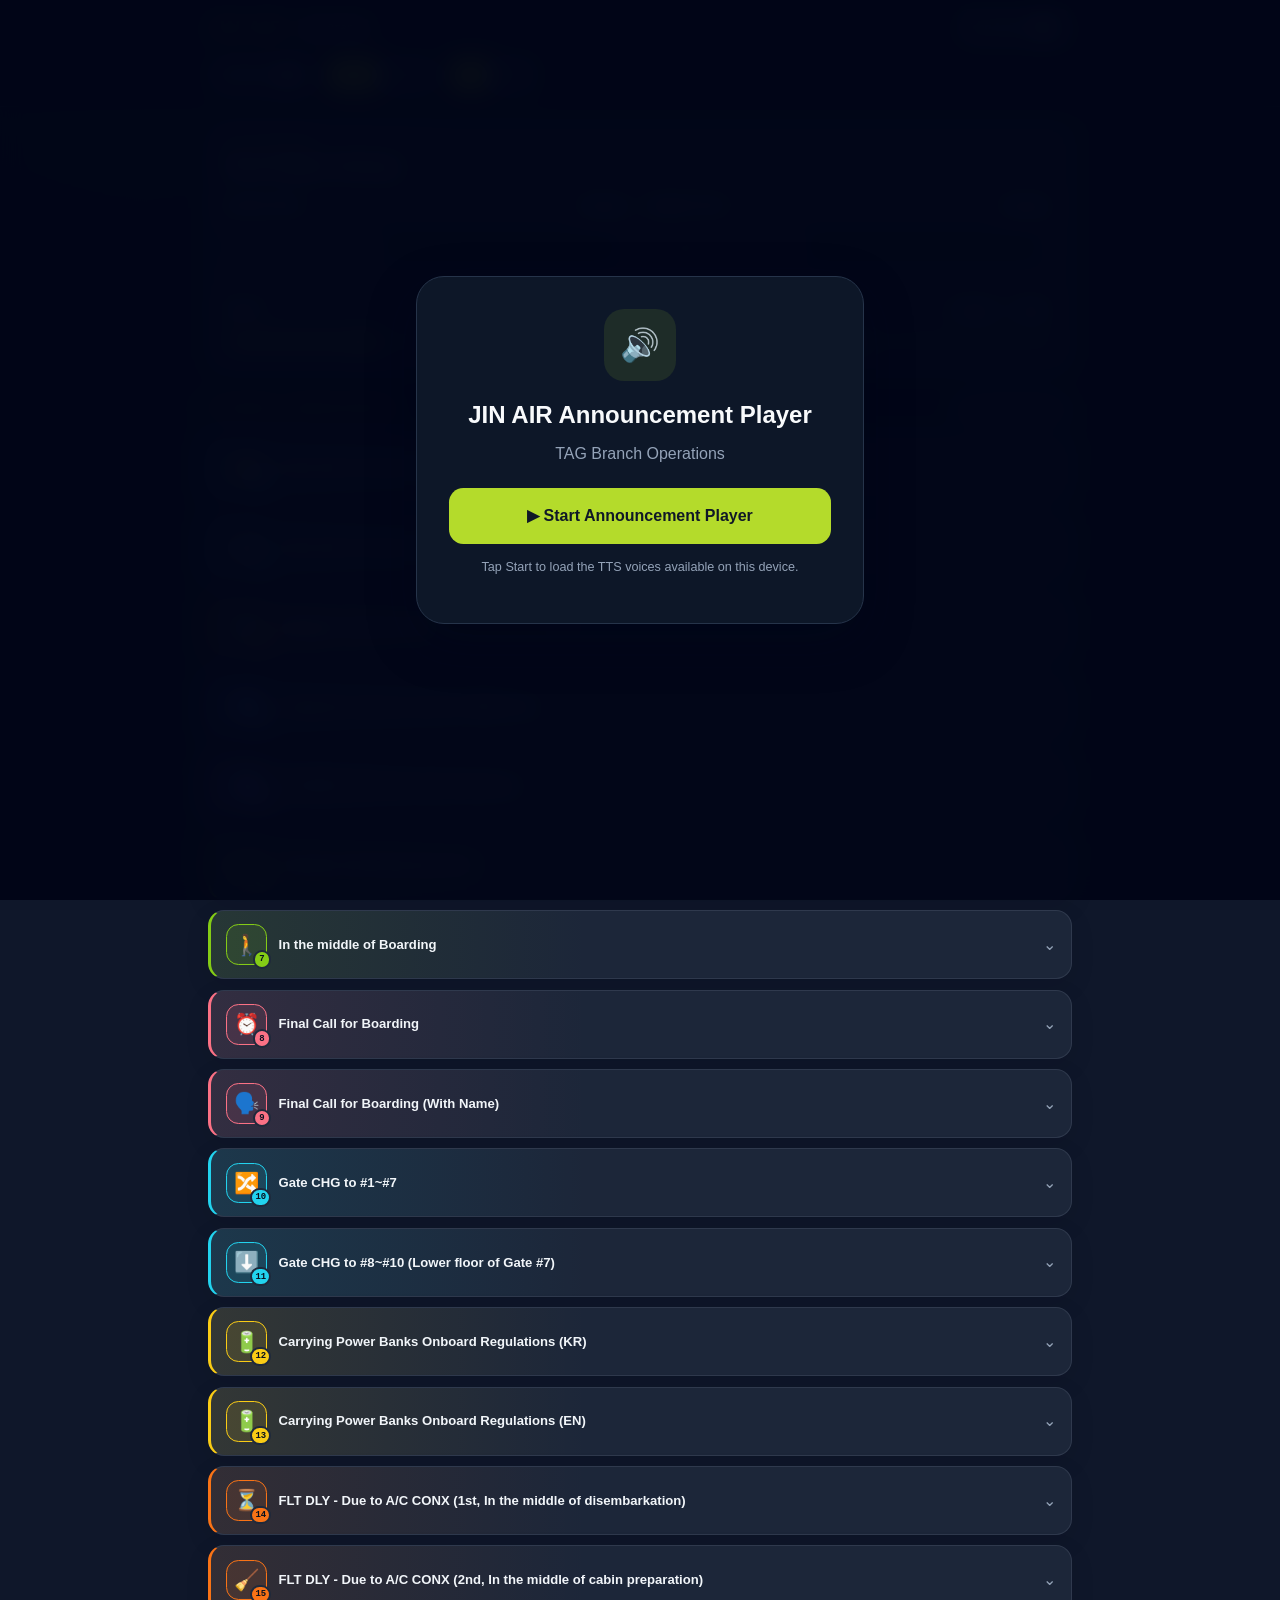
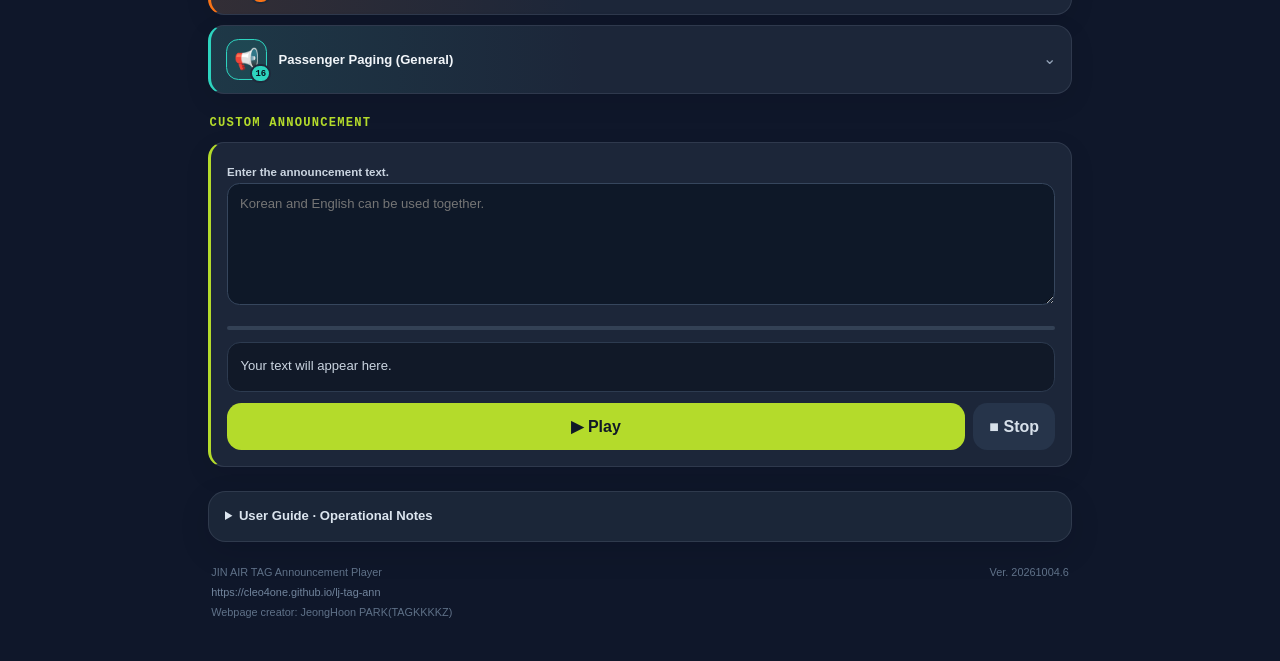
==== commit 68965ad5: "Add files via upload" ====
--- a/index.html
+++ b/index.html
@@ -6,8 +6,8 @@
   <meta name="theme-color" content="#0f172a">
   <meta name="apple-mobile-web-app-capable" content="yes">
   <meta name="apple-mobile-web-app-status-bar-style" content="black-translucent">
-  <meta name="apple-mobile-web-app-title" content="JINAIR TAG Ann.">
-  <title>JINAIR TAG Airport Announcement Player</title>
+  <meta name="apple-mobile-web-app-title" content="JIN AIR TAG Ann.">
+  <title>JIN AIR TAG Airport Announcement Player</title>
   <link rel="icon" href="./icon.png">
   <link rel="apple-touch-icon" href="./icon.png">
   <link rel="manifest" href="./manifest.webmanifest">
@@ -19,7 +19,7 @@
   <div id="startOverlay" class="start-overlay" role="dialog" aria-modal="true" aria-labelledby="startTitle">
     <div class="start-card">
       <div class="start-icon" aria-hidden="true">🔊</div>
-      <h1 id="startTitle">JINAIR Announcement Player</h1>
+      <h1 id="startTitle">JIN AIR Announcement Player</h1>
       <p>TAG Branch Operations</p>
       <button id="btnStart" class="button button-primary button-large" type="button">▶ Start Announcement Player</button>
       <button id="btnStartFallback" class="button button-secondary is-hidden" type="button">Continue Without Voice List</button>
@@ -69,7 +69,6 @@
             <button id="btnPreviewKo" type="button" class="mini-button">Preview</button>
           </div>
           <select id="selVoiceKo" class="control"></select>
-          <p class="field-hint">Uses Korean TTS voices exposed by this browser. iPhone Safari may provide only a limited set.</p>
         </div>
 
         <div class="field-block">
@@ -78,7 +77,6 @@
             <button id="btnPreviewEn" type="button" class="mini-button">Preview</button>
           </div>
           <select id="selVoiceEn" class="control"></select>
-          <p class="field-hint">Used for English passenger names and English-only announcements.</p>
         </div>
       </div>
 
@@ -113,10 +111,7 @@
 
     <section aria-labelledby="catalogTitle">
       <div class="catalog-heading">
-        <div>
-          <p class="eyebrow">STANDARD ANNOUNCEMENTS</p>
-          <h2 id="catalogTitle">Standard Announcements</h2>
-        </div>
+        <h2 id="catalogTitle" class="eyebrow section-label">STANDARD ANNOUNCEMENTS</h2>
         <span id="catalogCount" class="catalog-count">16 announcements</span>
       </div>
       <div id="annCatalog" class="announcement-list"></div>
@@ -124,10 +119,7 @@
 
     <section aria-labelledby="customTitle">
       <div class="catalog-heading">
-        <div>
-          <p class="eyebrow">CUSTOM ANNOUNCEMENT</p>
-          <h2 id="customTitle">Custom Announcement</h2>
-        </div>
+        <h2 id="customTitle" class="eyebrow section-label">CUSTOM ANNOUNCEMENT</h2>
       </div>
       <div id="customAnnouncement"></div>
     </section>
@@ -149,8 +141,12 @@
     </details>
 
     <footer class="app-footer">
-      <span>JINAIR TAG Announcement Player</span>
-      <span id="versionLabel">Ver. —</span>
+      <div class="footer-topline">
+        <span>JIN AIR TAG Announcement Player</span>
+        <span id="versionLabel">Ver. —</span>
+      </div>
+      <a class="footer-link" href="https://cleo4one.github.io/lj-tag-ann" target="_blank" rel="noopener noreferrer">https://cleo4one.github.io/lj-tag-ann</a>
+      <span>Webpage creator: JeongHoon PARK(TAGKKKKZ)</span>
     </footer>
   </main>
 
--- a/styles.css
+++ b/styles.css
@@ -192,8 +192,8 @@
 .flight-primary { display: block; }
 .flight-codeshare {
   display: block;
-  margin-top: .15rem;
-  font-size: .55rem;
+  margin-top: .1rem;
+  font-size: .56rem;
   font-weight: 900;
   letter-spacing: .03em;
   opacity: .8;
@@ -236,6 +236,7 @@
   letter-spacing: .10em;
 }
 h2 { margin: 0; font-size: 1.05rem; }
+.section-label { margin: 0; font-size: .76rem; line-height: 1.2; }
 .status-chip, .catalog-count, .value-pill {
   display: inline-flex;
   align-items: center;
@@ -397,7 +398,6 @@
 }
 .card-title-block { min-width: 0; display: grid; gap: .12rem; }
 .card-title { margin: 0; color: #f1f5f9; font-size: .82rem; line-height: 1.35; }
-.card-summary { color: #9dacbf; font-size: .68rem; font-weight: 750; line-height: 1.3; }
 .card-chevron { color: var(--muted); transition: transform .15s ease; font-size: 1rem; }
 .card-header[aria-expanded="true"] .card-chevron { transform: rotate(180deg); }
 .card-body { padding: 0 1rem 1rem; border-top: 1px solid var(--line-soft); }
@@ -405,6 +405,20 @@
 .input-area { display: grid; grid-template-columns: repeat(2, minmax(0,1fr)); gap: .7rem; padding-top: .9rem; }
 .input-group { min-width: 0; }
 .input-group.is-wide { grid-column: 1 / -1; }
+.input-cluster {
+  grid-column: 1 / -1;
+  display: grid;
+  grid-template-columns: minmax(0, 1fr) auto;
+  gap: .55rem;
+  align-items: end;
+  min-width: 0;
+}
+.input-cluster[data-source-count="2"] { grid-template-columns: repeat(2, minmax(0, 1fr)) auto; }
+.input-cluster .input-group.is-wide { grid-column: auto; }
+.input-cluster .textarea-control { min-height: 3.35rem; }
+.input-cluster .cluster-repeat { align-self: stretch; }
+.input-cluster .repeat-box { min-width: 8.3rem; height: 100%; }
+
 .input-label-row { display: flex; align-items: center; justify-content: space-between; gap: .5rem; margin-bottom: .32rem; }
 .input-label { color: #cbd5e1; font-size: .72rem; font-weight: 750; }
 .translate-button { color: var(--lime); }
@@ -464,7 +478,16 @@
 .guide-content h3 { margin: .85rem 0 .22rem; color: #e2e8f0; font-size: .8rem; }
 .guide-content h3:first-child { margin-top: 0; }
 .guide-content p { margin: 0; }
-.app-footer { display: flex; justify-content: space-between; gap: 1rem; padding: 1.4rem .2rem .4rem; color: #5f7188; font-size: .68rem; }
+.app-footer {
+  display: grid;
+  gap: .22rem;
+  padding: 1.4rem .2rem .55rem;
+  color: #5f7188;
+  font-size: .68rem;
+}
+.footer-topline { display: flex; justify-content: space-between; gap: 1rem; }
+.footer-link { width: fit-content; color: #71849c; text-decoration: none; overflow-wrap: anywhere; }
+.footer-link:hover { color: var(--lime); text-decoration: underline; }
 
 .modal-backdrop {
   position: fixed;
@@ -510,7 +533,21 @@
   .card-visual { width: 2.4rem; height: 2.4rem; }
   .card-icon { font-size: 1.18rem; }
   .card-title { font-size: .77rem; }
-  .app-footer { flex-direction: column; gap: .15rem; }
+  .footer-topline { flex-direction: column; gap: .08rem; }
+  .input-cluster { grid-template-columns: minmax(0, 1fr) auto; }
+  .input-cluster[data-source-count="2"] { grid-template-columns: minmax(0, .7fr) minmax(0, 1.15fr) auto; }
+  .input-cluster .repeat-box { min-width: 7.35rem; padding-inline: .52rem; }
+  .input-cluster .repeat-label { font-size: .66rem; }
+}
+
+
+@media (max-width: 390px) {
+  .input-cluster[data-source-count="2"] {
+    grid-template-columns: repeat(2, minmax(0, 1fr));
+  }
+  .input-cluster[data-source-count="2"] .cluster-repeat { grid-column: 1 / -1; }
+  .input-cluster[data-source-count="2"] .repeat-box { min-height: auto; }
+  .repeat-button { width: 1.72rem; height: 1.72rem; }
 }
 
 @media (prefers-reduced-motion: reduce) {
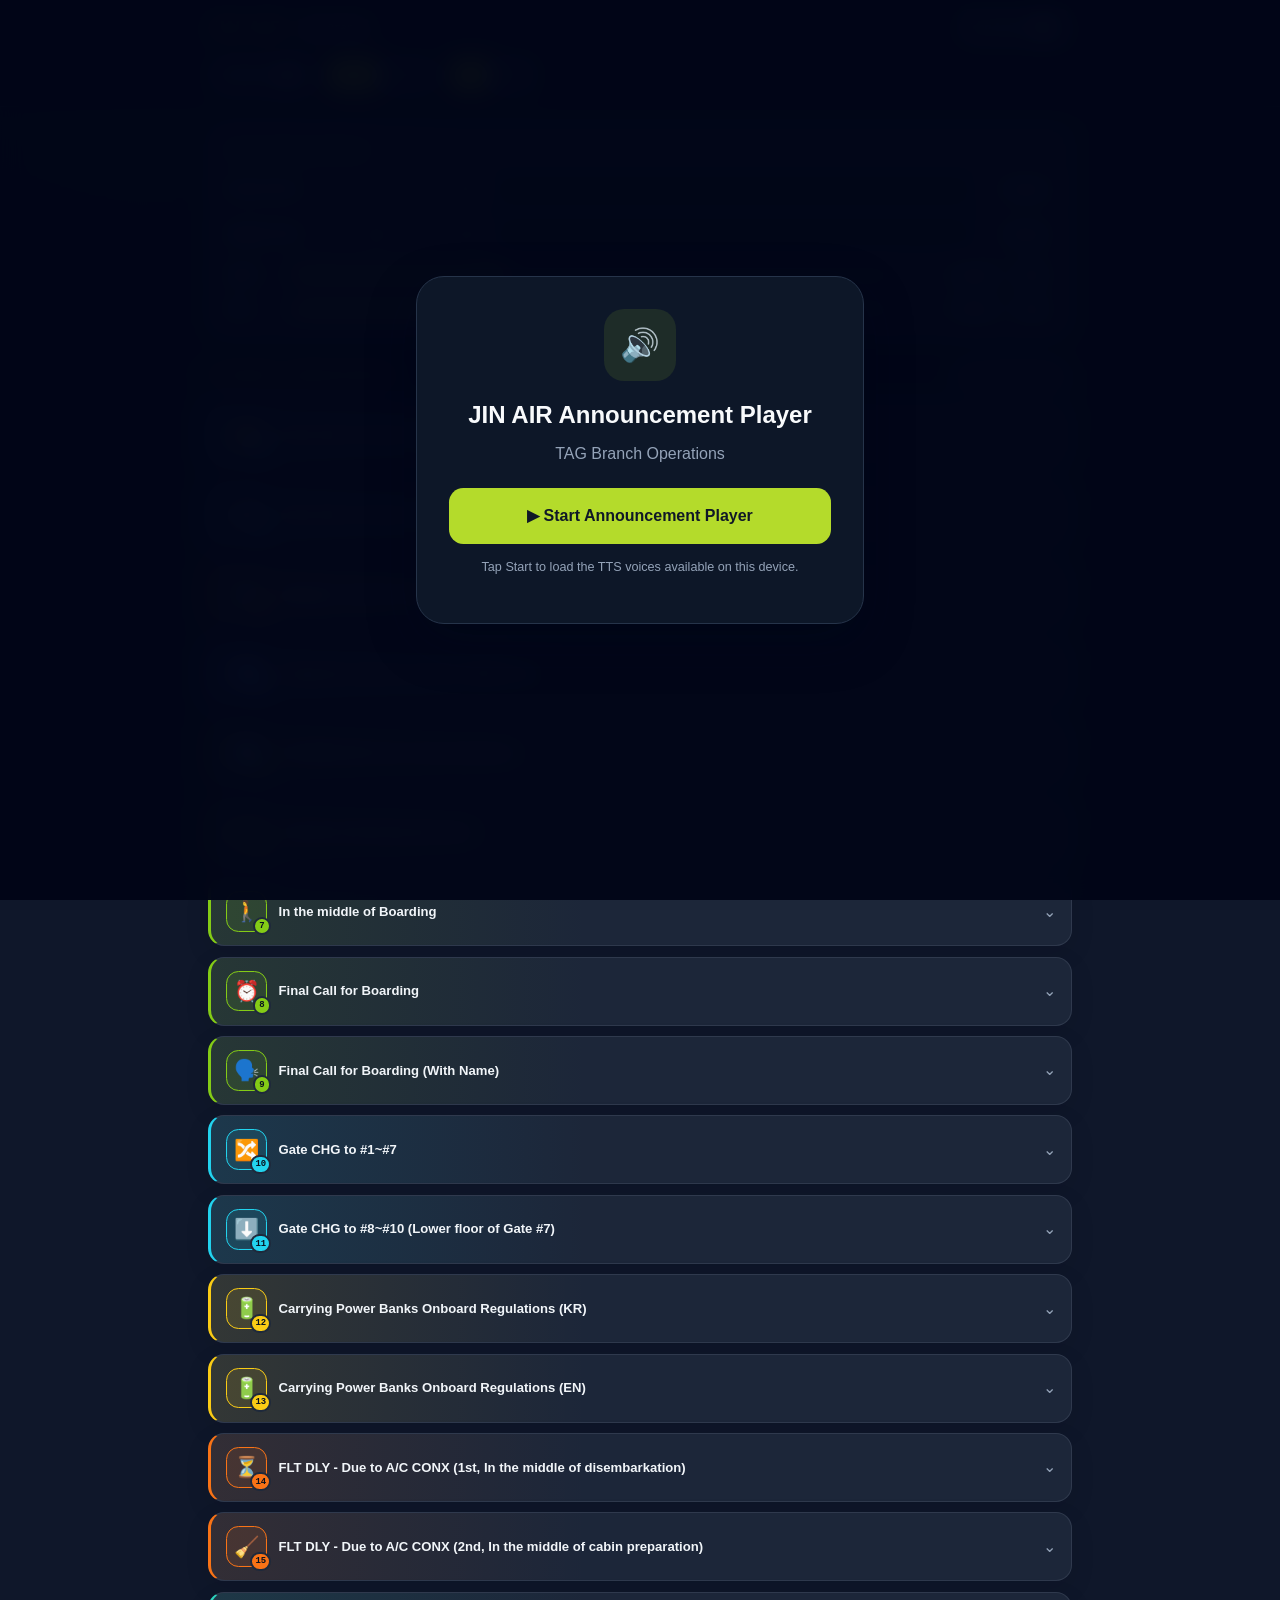
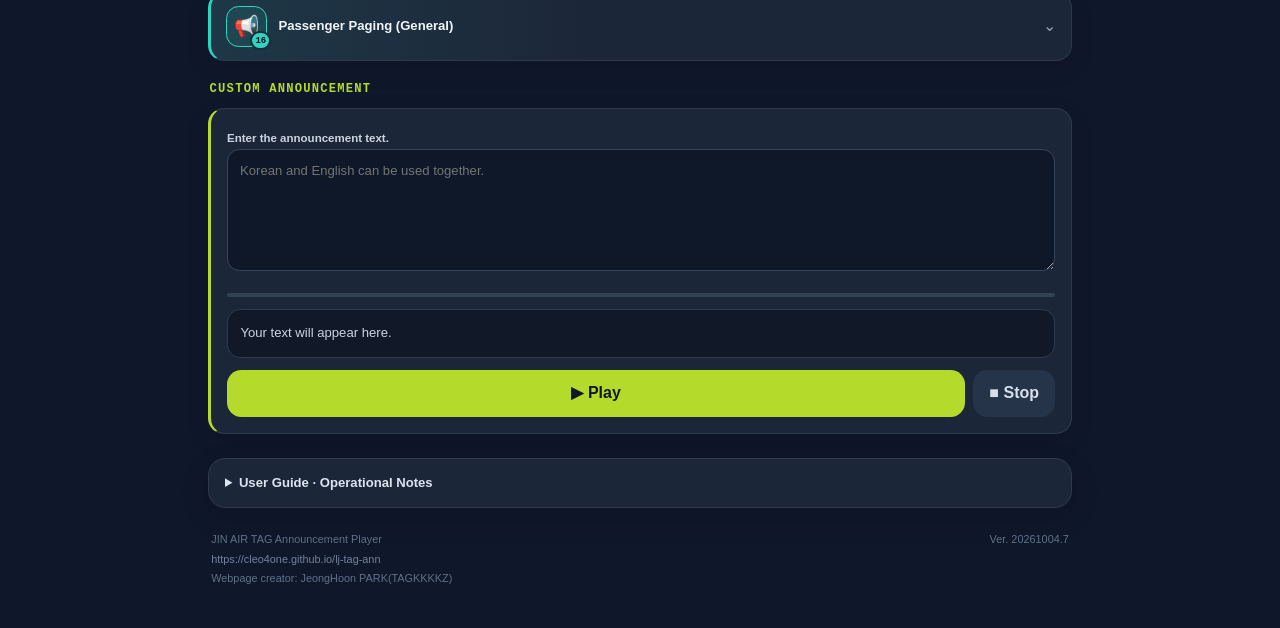
==== commit d00aba11: "Add files via upload" ====
--- a/index.html
+++ b/index.html
@@ -55,58 +55,37 @@
 
   <main class="page-shell">
     <section class="settings-card" aria-labelledby="settingsTitle">
-      <div class="section-heading-row">
-        <div>
-          <p class="eyebrow">TTS SETTINGS</p>
-          <h2 id="settingsTitle">Voice Engine Settings</h2>
+      <h2 id="settingsTitle" class="settings-title">Voice Engine Settings</h2>
+
+      <div class="settings-list">
+        <div class="settings-row voice-settings-row">
+          <label for="selVoiceKo" class="settings-label">Korean Voice</label>
+          <select id="selVoiceKo" class="control settings-control"></select>
+          <button id="btnPreviewKo" type="button" class="mini-button settings-action">Preview</button>
+        </div>
+
+        <div class="settings-row voice-settings-row">
+          <label for="selVoiceEn" class="settings-label">English Voice</label>
+          <select id="selVoiceEn" class="control settings-control"></select>
+          <button id="btnPreviewEn" type="button" class="mini-button settings-action">Preview</button>
+        </div>
+
+        <div class="settings-row slider-settings-row">
+          <label for="rngSpeed" class="settings-label">Speed</label>
+          <input type="range" id="rngSpeed" min="0.5" max="2" step="0.1" value="1" class="range-control settings-range">
+          <span id="lblSpeed" class="value-pill">1.0</span>
+          <button id="btnPreviewSpeed" type="button" class="mini-button settings-action">Preview</button>
+          <button id="btnResetSpeed" type="button" class="mini-button settings-reset">Reset</button>
+        </div>
+
+        <div class="settings-row slider-settings-row">
+          <label for="rngPitch" class="settings-label">Pitch</label>
+          <input type="range" id="rngPitch" min="0" max="2" step="0.1" value="1" class="range-control settings-range">
+          <span id="lblPitch" class="value-pill">1.0</span>
+          <button id="btnPreviewPitch" type="button" class="mini-button settings-action">Preview</button>
+          <button id="btnResetPitch" type="button" class="mini-button settings-reset">Reset</button>
         </div>
       </div>
-
-      <div class="settings-grid">
-        <div class="field-block">
-          <div class="label-row">
-            <label for="selVoiceKo">Korean Voice</label>
-            <button id="btnPreviewKo" type="button" class="mini-button">Preview</button>
-          </div>
-          <select id="selVoiceKo" class="control"></select>
-        </div>
-
-        <div class="field-block">
-          <div class="label-row">
-            <label for="selVoiceEn">English Voice</label>
-            <button id="btnPreviewEn" type="button" class="mini-button">Preview</button>
-          </div>
-          <select id="selVoiceEn" class="control"></select>
-        </div>
-      </div>
-
-      <div class="slider-grid">
-        <div class="field-block">
-          <div class="label-row">
-            <label for="rngSpeed">Speed</label>
-            <div class="inline-actions">
-              <span id="lblSpeed" class="value-pill">1.0</span>
-              <button id="btnPreviewSpeed" type="button" class="mini-button">Preview</button>
-              <button id="btnResetSpeed" type="button" class="mini-button">Reset</button>
-            </div>
-          </div>
-          <input type="range" id="rngSpeed" min="0.5" max="2" step="0.1" value="1" class="range-control">
-        </div>
-
-        <div class="field-block">
-          <div class="label-row">
-            <label for="rngPitch">Pitch</label>
-            <div class="inline-actions">
-              <span id="lblPitch" class="value-pill">1.0</span>
-              <button id="btnPreviewPitch" type="button" class="mini-button">Preview</button>
-              <button id="btnResetPitch" type="button" class="mini-button">Reset</button>
-            </div>
-          </div>
-          <input type="range" id="rngPitch" min="0" max="2" step="0.1" value="1" class="range-control">
-        </div>
-      </div>
-
-
     </section>
 
     <section aria-labelledby="catalogTitle">
--- a/styles.css
+++ b/styles.css
@@ -249,13 +249,28 @@
   font: 700 .66rem ui-monospace, SFMono-Regular, Menlo, monospace;
 }
 .status-chip.is-ready { color: var(--lime); border-color: rgba(180,219,43,.30); }
-.settings-grid, .slider-grid {
-  display: grid;
-  grid-template-columns: repeat(2, minmax(0, 1fr));
-  gap: .9rem;
-  margin-top: .9rem;
-}
-.slider-grid { padding-top: .9rem; border-top: 1px solid var(--line-soft); }
+.settings-title {
+  margin: 0 0 .72rem;
+  color: var(--lime);
+  font-size: .82rem;
+  font-weight: 850;
+  letter-spacing: .02em;
+}
+.settings-list { display: grid; gap: .52rem; }
+.settings-row {
+  display: grid;
+  align-items: center;
+  gap: .45rem;
+  min-width: 0;
+}
+.voice-settings-row { grid-template-columns: 6.65rem minmax(0, 1fr) auto; }
+.slider-settings-row { grid-template-columns: 3.5rem minmax(5rem, 1fr) auto auto auto; }
+.settings-label {
+  color: #dbe4ef;
+  font-size: .75rem;
+  font-weight: 750;
+  white-space: nowrap;
+}
 .field-block label { color: #dbe4ef; font-size: .78rem; font-weight: 700; }
 .field-hint { margin: .35rem 0 0; color: var(--muted-2); font-size: .69rem; }
 .control, .input-control, .textarea-control {
@@ -266,7 +281,8 @@
   color: var(--text);
   padding: .68rem .75rem;
 }
-.control { margin-top: .38rem; font-size: .8rem; }
+.control { margin-top: 0; min-width: 0; font-size: .78rem; padding-block: .58rem; }
+.settings-control { min-height: 2.22rem; }
 .textarea-control { min-height: 4.8rem; resize: vertical; }
 .input-control, .textarea-control { font-size: .82rem; }
 .mini-button {
@@ -281,8 +297,16 @@
 }
 .mini-button:hover { background: #293950; }
 .inline-actions { display: flex; align-items: center; gap: .32rem; flex-wrap: wrap; justify-content: flex-end; }
-.value-pill { color: var(--lime); min-width: 2.35rem; justify-content: center; }
-.range-control { width: 100%; margin-top: .6rem; accent-color: var(--lime); }
+.value-pill {
+  color: var(--lime);
+  min-width: 2.2rem;
+  min-height: 1.7rem;
+  justify-content: center;
+  padding-inline: .42rem;
+}
+.range-control { width: 100%; min-width: 0; margin: 0; accent-color: var(--lime); }
+.settings-action, .settings-reset { white-space: nowrap; }
+.settings-reset { padding-inline: .42rem; }
 
 .utility-setting {
   margin-top: .95rem;
@@ -408,44 +432,50 @@
 .input-cluster {
   grid-column: 1 / -1;
   display: grid;
-  grid-template-columns: minmax(0, 1fr) auto;
+  grid-template-columns: minmax(0, 1fr) 4.85rem;
   gap: .55rem;
-  align-items: end;
+  align-items: start;
   min-width: 0;
 }
-.input-cluster[data-source-count="2"] { grid-template-columns: repeat(2, minmax(0, 1fr)) auto; }
+.input-cluster[data-source-count="2"] { grid-template-columns: repeat(2, minmax(0, 1fr)) 4.85rem; }
 .input-cluster .input-group.is-wide { grid-column: auto; }
 .input-cluster .textarea-control { min-height: 3.35rem; }
-.input-cluster .cluster-repeat { align-self: stretch; }
-.input-cluster .repeat-box { min-width: 8.3rem; height: 100%; }
+.input-cluster .cluster-repeat { align-self: start; min-width: 0; }
 
 .input-label-row { display: flex; align-items: center; justify-content: space-between; gap: .5rem; margin-bottom: .32rem; }
 .input-label { color: #cbd5e1; font-size: .72rem; font-weight: 750; }
 .translate-button { color: var(--lime); }
+.repeat-label-row { min-width: 0; }
+.repeat-label-row .input-label {
+  display: block;
+  max-width: 100%;
+  overflow: hidden;
+  text-overflow: ellipsis;
+  white-space: nowrap;
+}
 .repeat-box {
-  min-height: 100%;
+  min-height: 2.45rem;
   display: flex;
   align-items: center;
-  justify-content: space-between;
-  gap: .6rem;
-  padding: .62rem .7rem;
+  justify-content: center;
+  padding: .28rem .3rem;
   border: 1px solid #34435a;
   border-radius: .78rem;
   background: #111b2c;
 }
-.repeat-label { color: #cbd5e1; font-size: .72rem; font-weight: 700; }
-.repeat-controls { display: flex; align-items: center; gap: .34rem; }
+.repeat-controls { display: grid; grid-template-columns: 1.45rem minmax(1.1rem, auto) 1.45rem; align-items: center; gap: .16rem; width: 100%; }
 .repeat-button {
-  width: 1.85rem;
-  height: 1.85rem;
+  width: 1.45rem;
+  height: 1.8rem;
   border: 1px solid #3b4b61;
-  border-radius: .55rem;
+  border-radius: .48rem;
   background: #223047;
   color: white;
+  font-size: .82rem;
   font-weight: 900;
   cursor: pointer;
 }
-.repeat-value { min-width: 1.6rem; text-align: center; color: var(--lime); font: 800 .78rem ui-monospace, SFMono-Regular, Menlo, monospace; }
+.repeat-value { min-width: 1.05rem; text-align: center; color: var(--lime); font: 800 .76rem ui-monospace, SFMono-Regular, Menlo, monospace; }
 .progress-wrap { width: 100%; height: 4px; margin: .9rem 0 .75rem; overflow: hidden; border-radius: 999px; background: #334155; }
 .progress-fill { width: 0%; height: 100%; background: var(--lime); transition: width .08s linear; }
 .script-toolbar { display: flex; justify-content: flex-end; margin-bottom: .4rem; }
@@ -513,7 +543,6 @@
 .noscript-warning { margin: 1rem; padding: 1rem; background: #7f1d1d; color: white; border-radius: .8rem; }
 
 @media (max-width: 700px) {
-  .settings-grid, .slider-grid { grid-template-columns: 1fr; }
   .quick-controls { width: 100%; }
   .flight-control { flex: 1 1 8rem; }
   .destination-control { flex: 0 1 5.5rem; }
@@ -525,6 +554,12 @@
   .header-toggle { padding-inline: .42rem; }
   .header-toggle-label { font-size: .62rem; }
   .settings-card { padding: .82rem; }
+  .settings-title { margin-bottom: .62rem; }
+  .voice-settings-row { grid-template-columns: 5.85rem minmax(0, 1fr) auto; }
+  .slider-settings-row { grid-template-columns: 2.8rem minmax(4.6rem, 1fr) auto auto auto; }
+  .settings-label { font-size: .7rem; }
+  .settings-action, .settings-reset { padding-inline: .38rem; font-size: .63rem; }
+  .value-pill { min-width: 2rem; padding-inline: .34rem; font-size: .62rem; }
   .utility-setting { align-items: flex-start; }
   .input-area { grid-template-columns: 1fr; }
   .input-group.is-wide { grid-column: auto; }
@@ -534,20 +569,22 @@
   .card-icon { font-size: 1.18rem; }
   .card-title { font-size: .77rem; }
   .footer-topline { flex-direction: column; gap: .08rem; }
-  .input-cluster { grid-template-columns: minmax(0, 1fr) auto; }
-  .input-cluster[data-source-count="2"] { grid-template-columns: minmax(0, .7fr) minmax(0, 1.15fr) auto; }
-  .input-cluster .repeat-box { min-width: 7.35rem; padding-inline: .52rem; }
-  .input-cluster .repeat-label { font-size: .66rem; }
+  .input-cluster { grid-template-columns: minmax(0, 1fr) 4.65rem; }
+  .input-cluster[data-source-count="2"] { grid-template-columns: minmax(0, .72fr) minmax(0, 1.05fr) 4.65rem; }
 }
 
 
 @media (max-width: 390px) {
+  .voice-settings-row { grid-template-columns: 5.2rem minmax(0, 1fr) auto; gap: .34rem; }
+  .slider-settings-row { grid-template-columns: 2.55rem minmax(3.2rem, 1fr) auto auto auto; gap: .3rem; }
+  .settings-label { font-size: .66rem; }
+  .settings-action { padding-inline: .32rem; font-size: .6rem; }
   .input-cluster[data-source-count="2"] {
-    grid-template-columns: repeat(2, minmax(0, 1fr));
+    grid-template-columns: repeat(2, minmax(0, 1fr)) 4.5rem;
   }
-  .input-cluster[data-source-count="2"] .cluster-repeat { grid-column: 1 / -1; }
-  .input-cluster[data-source-count="2"] .repeat-box { min-height: auto; }
-  .repeat-button { width: 1.72rem; height: 1.72rem; }
+  .repeat-controls { grid-template-columns: 1.35rem minmax(.9rem, auto) 1.35rem; gap: .12rem; }
+  .repeat-button { width: 1.35rem; height: 1.72rem; }
+  .repeat-value { font-size: .72rem; }
 }
 
 @media (prefers-reduced-motion: reduce) {
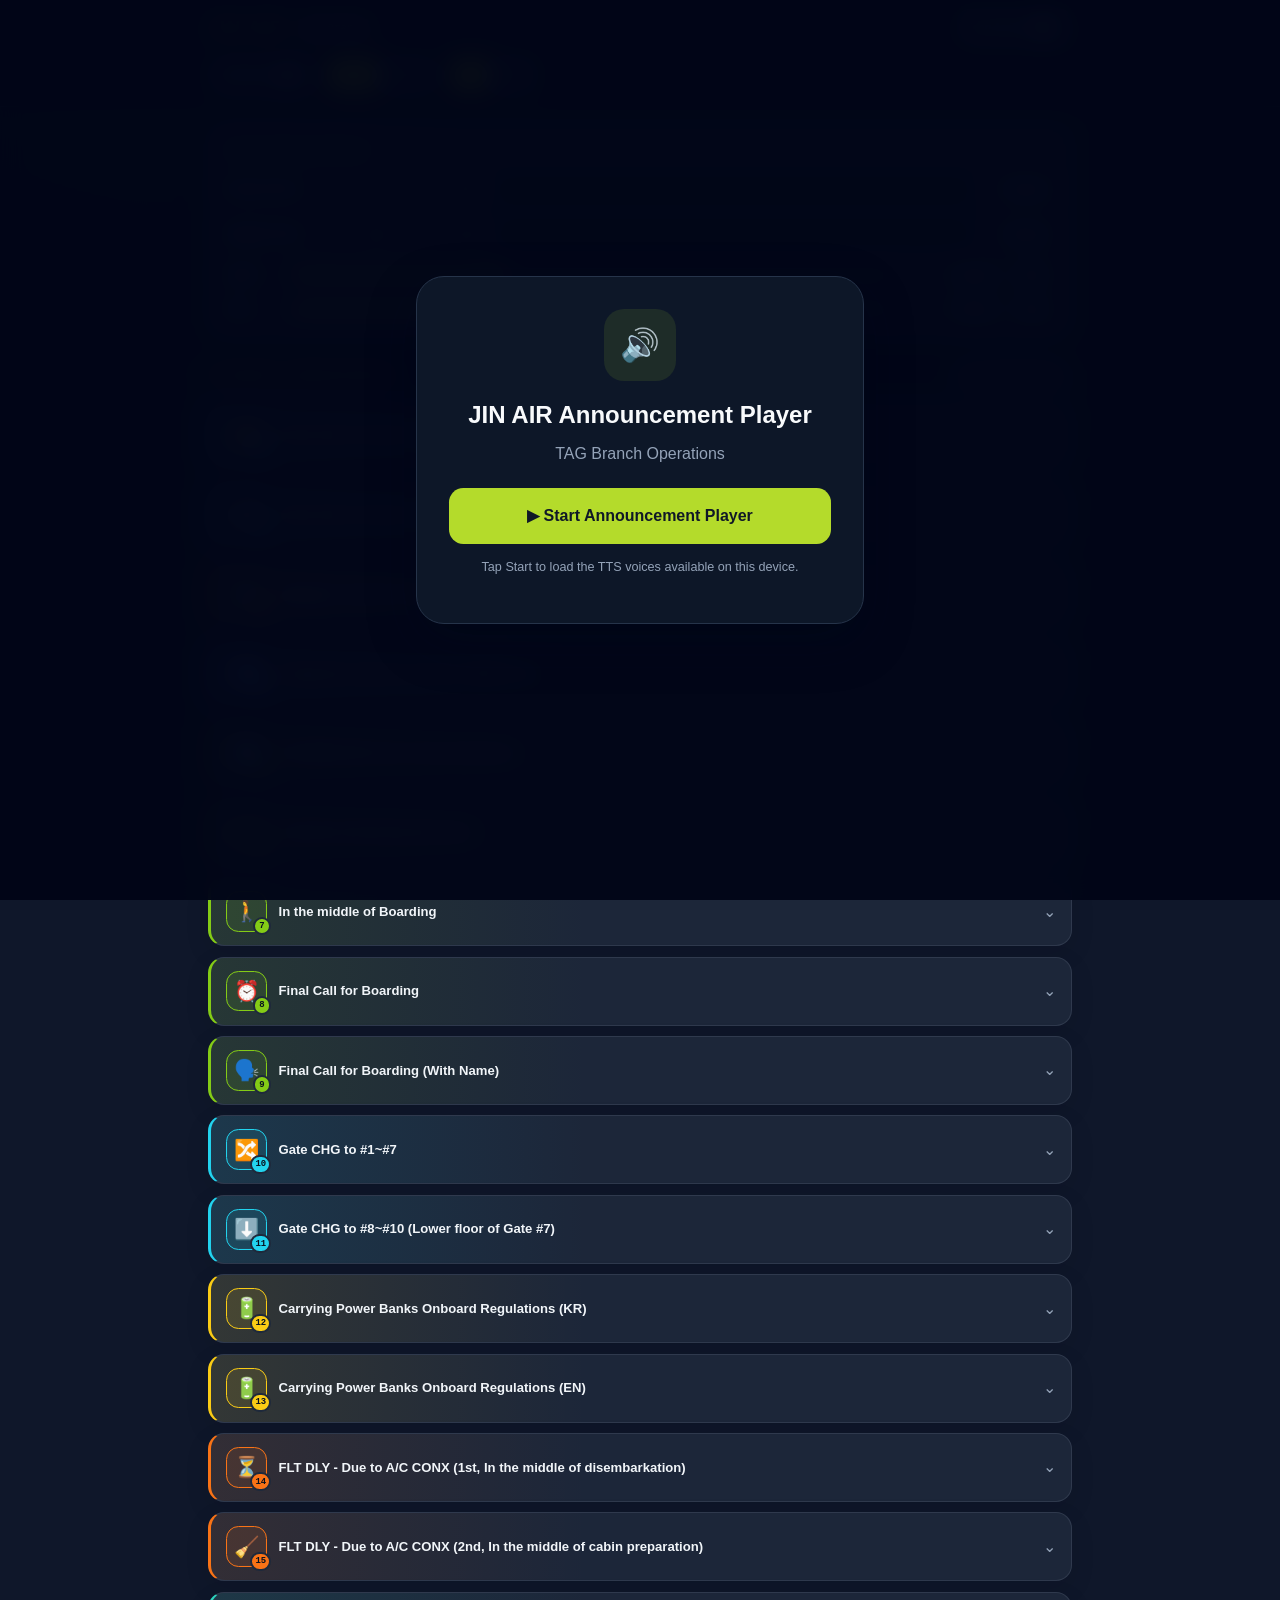
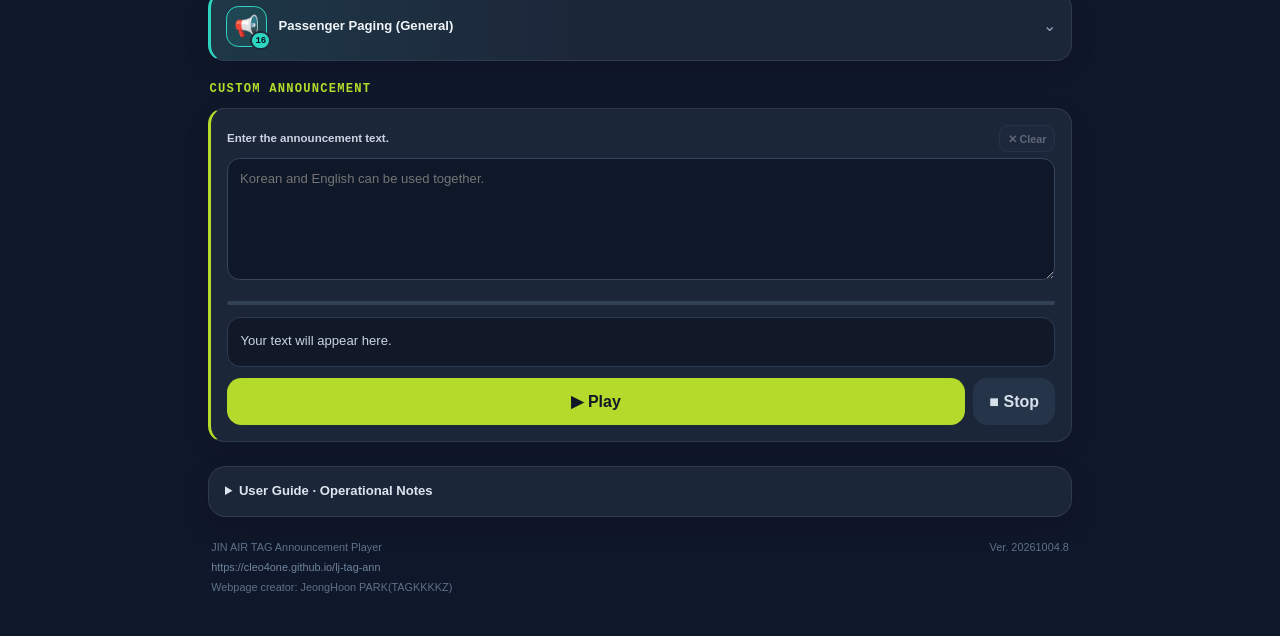
==== commit 23a89cc5: "Add files via upload" ====
--- a/index.html
+++ b/index.html
@@ -113,7 +113,7 @@
         <h3>Add to Home Screen</h3>
         <p>On iPhone/iPad, use Safari's Share menu and choose “Add to Home Screen.” When deployed over HTTPS, the app caches its core files so it can still open when the network is unreliable.</p>
         <h3>Name Translation</h3>
-        <p>Only the “Convert Name to Korean” feature requires internet access and the external MyMemory translation service. The translated result is placed back into the input field so you can adjust the pronunciation before playback. Core announcement and TTS functions remain independent from the translation service.</p>
+        <p>Only the “A→가” name-conversion button requires internet access and the external MyMemory translation service. The translated result is placed back into the input field so you can adjust the pronunciation before playback. Core announcement and TTS functions remain independent from the translation service.</p>
         <h3>Progress Display</h3>
         <p>Word highlighting and the progress bar depend on the device's Web Speech boundary-event support. Speech playback continues independently even when progress events are unavailable.</p>
       </div>
--- a/styles.css
+++ b/styles.css
@@ -441,10 +441,32 @@
 .input-cluster .input-group.is-wide { grid-column: auto; }
 .input-cluster .textarea-control { min-height: 3.35rem; }
 .input-cluster .cluster-repeat { align-self: start; min-width: 0; }
+.time-input-cluster { grid-template-columns: minmax(0, 1fr) 4.85rem !important; }
+.time-entry-group { min-width: 0; }
+.time-entry-controls {
+  display: grid;
+  grid-template-columns: minmax(0, 1fr) auto minmax(0, 1fr);
+  align-items: center;
+  gap: .38rem;
+}
+.time-part { min-width: 0; }
+.time-part .input-control { text-align: center; font-variant-numeric: tabular-nums; }
+.time-separator {
+  color: #dbe4ef;
+  font-size: 1.05rem;
+  font-weight: 900;
+  line-height: 1;
+}
 
 .input-label-row { display: flex; align-items: center; justify-content: space-between; gap: .5rem; margin-bottom: .32rem; }
 .input-label { color: #cbd5e1; font-size: .72rem; font-weight: 750; }
-.translate-button { color: var(--lime); }
+.translate-button {
+  width: 100%;
+  margin-top: .34rem;
+  color: var(--lime);
+  font-weight: 900;
+  letter-spacing: .01em;
+}
 .repeat-label-row { min-width: 0; }
 .repeat-label-row .input-label {
   display: block;
@@ -499,6 +521,20 @@
 .validation-message { margin: .5rem 0 0; color: var(--danger); font-size: .72rem; }
 
 .custom-card { padding: 1rem; }
+.custom-input-label-row {
+  display: flex;
+  align-items: center;
+  justify-content: space-between;
+  gap: .6rem;
+  margin-bottom: .32rem;
+}
+.custom-clear-button {
+  flex: 0 0 auto;
+  color: #cbd5e1;
+  padding-inline: .48rem;
+}
+.custom-clear-button:not(:disabled):hover { color: #fff; }
+.custom-clear-button:disabled { opacity: .38; cursor: default; }
 .custom-card .textarea-control { min-height: 7rem; }
 .custom-preview { margin-top: .65rem; }
 
@@ -571,6 +607,7 @@
   .footer-topline { flex-direction: column; gap: .08rem; }
   .input-cluster { grid-template-columns: minmax(0, 1fr) 4.65rem; }
   .input-cluster[data-source-count="2"] { grid-template-columns: minmax(0, .72fr) minmax(0, 1.05fr) 4.65rem; }
+  .time-input-cluster { grid-template-columns: minmax(0, 1fr) 4.65rem !important; }
 }
 
 
@@ -582,6 +619,8 @@
   .input-cluster[data-source-count="2"] {
     grid-template-columns: repeat(2, minmax(0, 1fr)) 4.5rem;
   }
+  .time-input-cluster { grid-template-columns: minmax(0, 1fr) 4.5rem !important; }
+  .time-entry-controls { gap: .28rem; }
   .repeat-controls { grid-template-columns: 1.35rem minmax(.9rem, auto) 1.35rem; gap: .12rem; }
   .repeat-button { width: 1.35rem; height: 1.72rem; }
   .repeat-value { font-size: .72rem; }
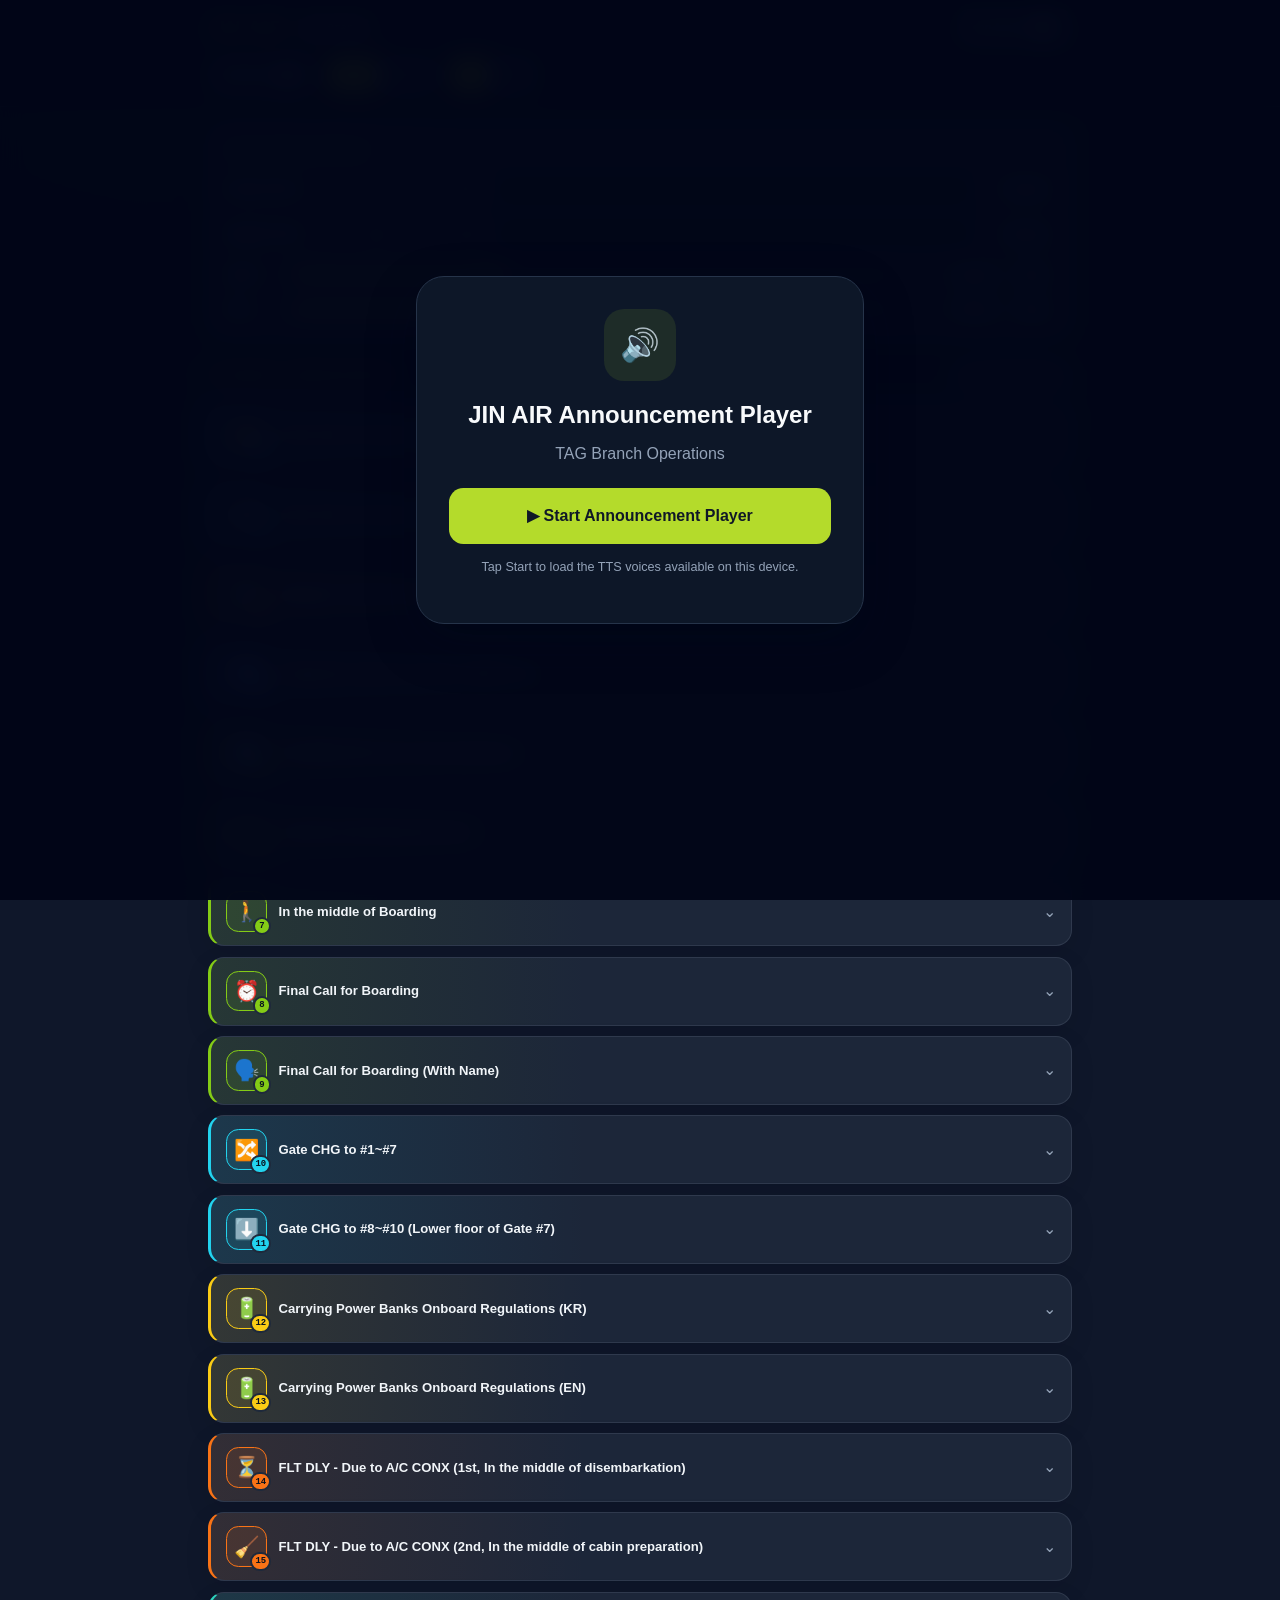
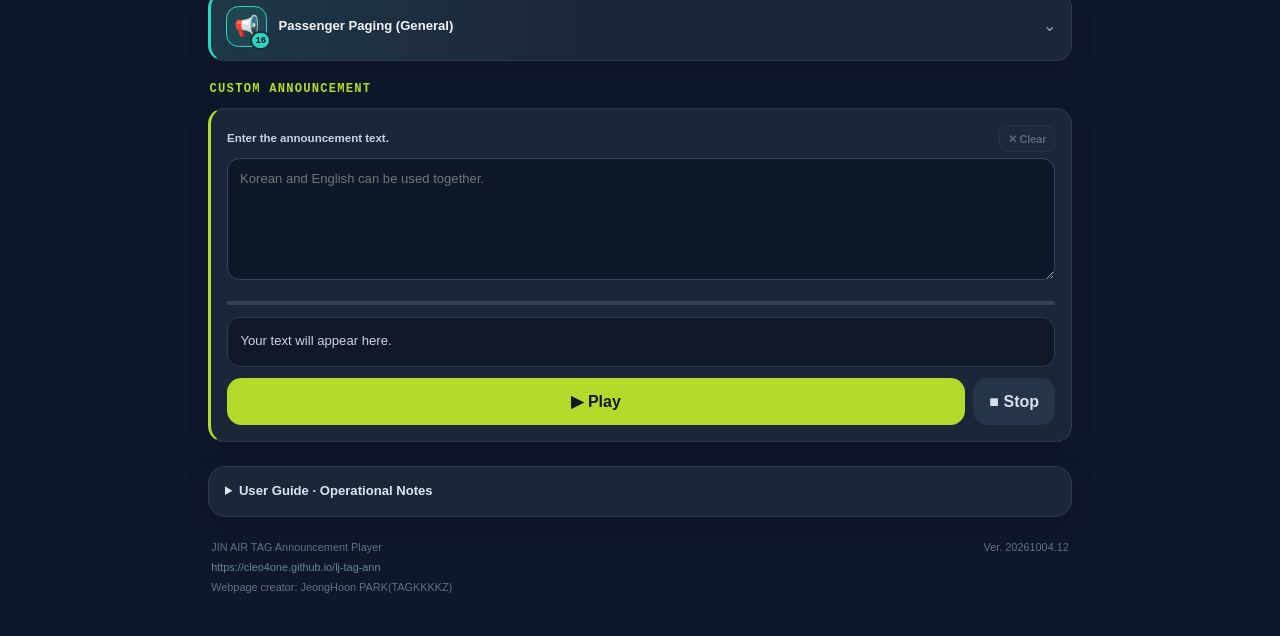
==== commit 118c53a3: "Add files via upload" ====
--- a/index.html
+++ b/index.html
@@ -52,6 +52,11 @@
       </div>
     </div>
   </header>
+
+  <div id="pullRefreshIndicator" class="pull-refresh-indicator" role="status" aria-live="polite" aria-hidden="true">
+    <span id="pullRefreshIcon" class="pull-refresh-icon" aria-hidden="true">↓</span>
+    <span id="pullRefreshText">Pull to refresh</span>
+  </div>
 
   <main class="page-shell">
     <section class="settings-card" aria-labelledby="settingsTitle">
--- a/styles.css
+++ b/styles.css
@@ -211,6 +211,51 @@
   border: 0 !important;
 }
 
+.pull-refresh-indicator {
+  position: fixed;
+  left: 50%;
+  top: 5rem;
+  z-index: 80;
+  display: inline-flex;
+  align-items: center;
+  gap: .42rem;
+  min-height: 2rem;
+  padding: .38rem .72rem;
+  border: 1px solid rgba(180, 219, 43, .28);
+  border-radius: 999px;
+  background: rgba(13, 23, 40, .96);
+  color: #dbe5f1;
+  box-shadow: 0 10px 30px rgba(2, 6, 23, .32);
+  font-size: .72rem;
+  font-weight: 800;
+  opacity: 0;
+  pointer-events: none;
+  transform: translate(-50%, -.55rem) scale(.97);
+  transition: opacity .12s ease, transform .12s ease, border-color .12s ease;
+}
+.pull-refresh-indicator.is-visible {
+  opacity: 1;
+  transform: translate(-50%, 0) scale(1);
+}
+.pull-refresh-indicator.is-armed {
+  border-color: rgba(180, 219, 43, .78);
+  color: var(--lime-strong);
+}
+.pull-refresh-icon {
+  display: inline-block;
+  color: var(--lime);
+  font-size: .92rem;
+  line-height: 1;
+  transition: transform .14s ease;
+}
+.pull-refresh-indicator.is-armed .pull-refresh-icon { transform: rotate(180deg); }
+.pull-refresh-indicator.is-refreshing .pull-refresh-icon {
+  animation: pull-refresh-spin .7s linear infinite;
+}
+@keyframes pull-refresh-spin { to { transform: rotate(360deg); } }
+html.standalone-mode,
+html.standalone-mode body { overscroll-behavior-y: none; }
+
 .page-shell {
   width: min(100% - 1.25rem, 54rem);
   margin: 0 auto;
@@ -440,6 +485,19 @@
 .input-cluster[data-source-count="2"] { grid-template-columns: repeat(2, minmax(0, 1fr)) 4.85rem; }
 .input-cluster .input-group.is-wide { grid-column: auto; }
 .input-cluster .textarea-control { min-height: 3.35rem; }
+/* Name rows with the A→가 action: stretch the textarea so its lower edge
+   aligns with the full Repeats + translation-action stack. */
+.input-cluster.has-translate-action { align-items: stretch; }
+.input-cluster.has-translate-action .cluster-primary {
+  display: flex;
+  flex-direction: column;
+  min-height: 0;
+}
+.input-cluster.has-translate-action .cluster-primary .textarea-control {
+  flex: 1 1 auto;
+  min-height: 3.85rem;
+}
+.input-cluster.has-translate-action .cluster-repeat { align-self: stretch; }
 .input-cluster .cluster-repeat { align-self: start; min-width: 0; }
 .time-input-cluster { grid-template-columns: minmax(0, 1fr) 4.85rem !important; }
 .time-entry-group { min-width: 0; }
